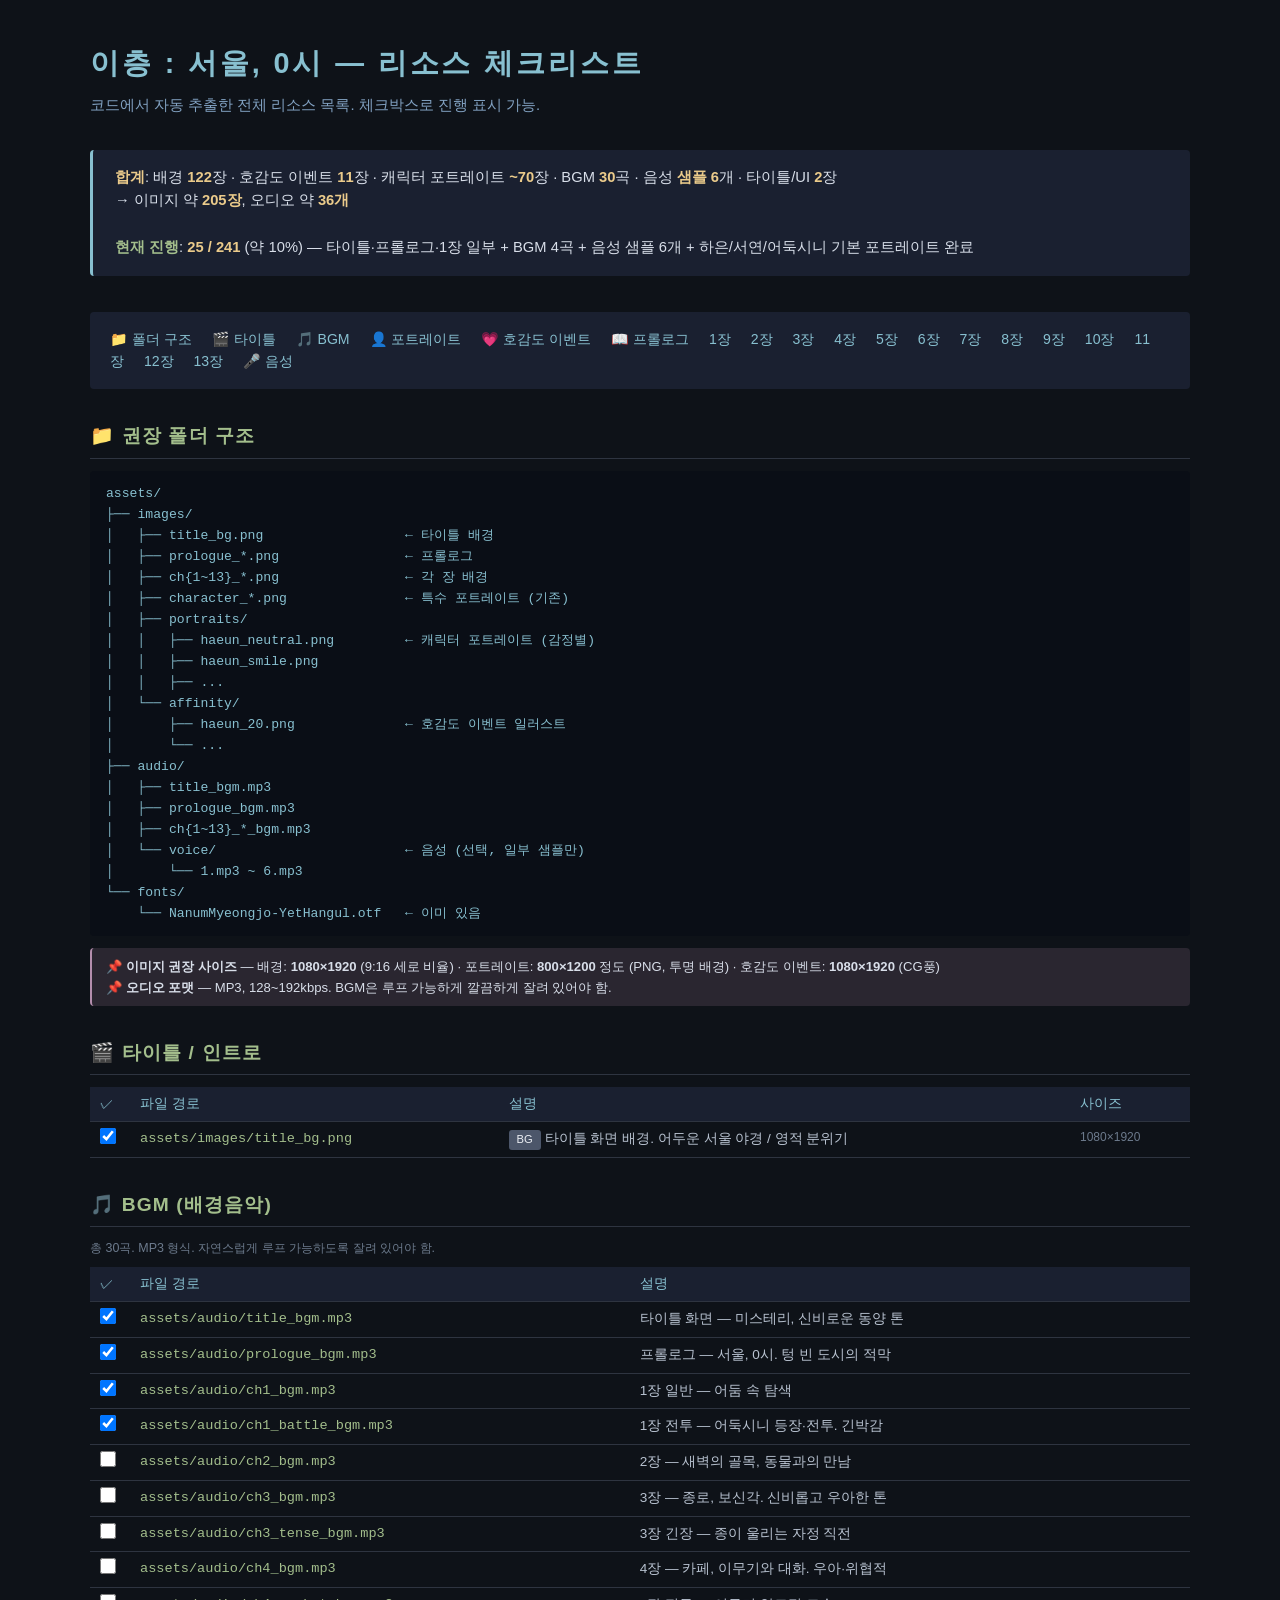
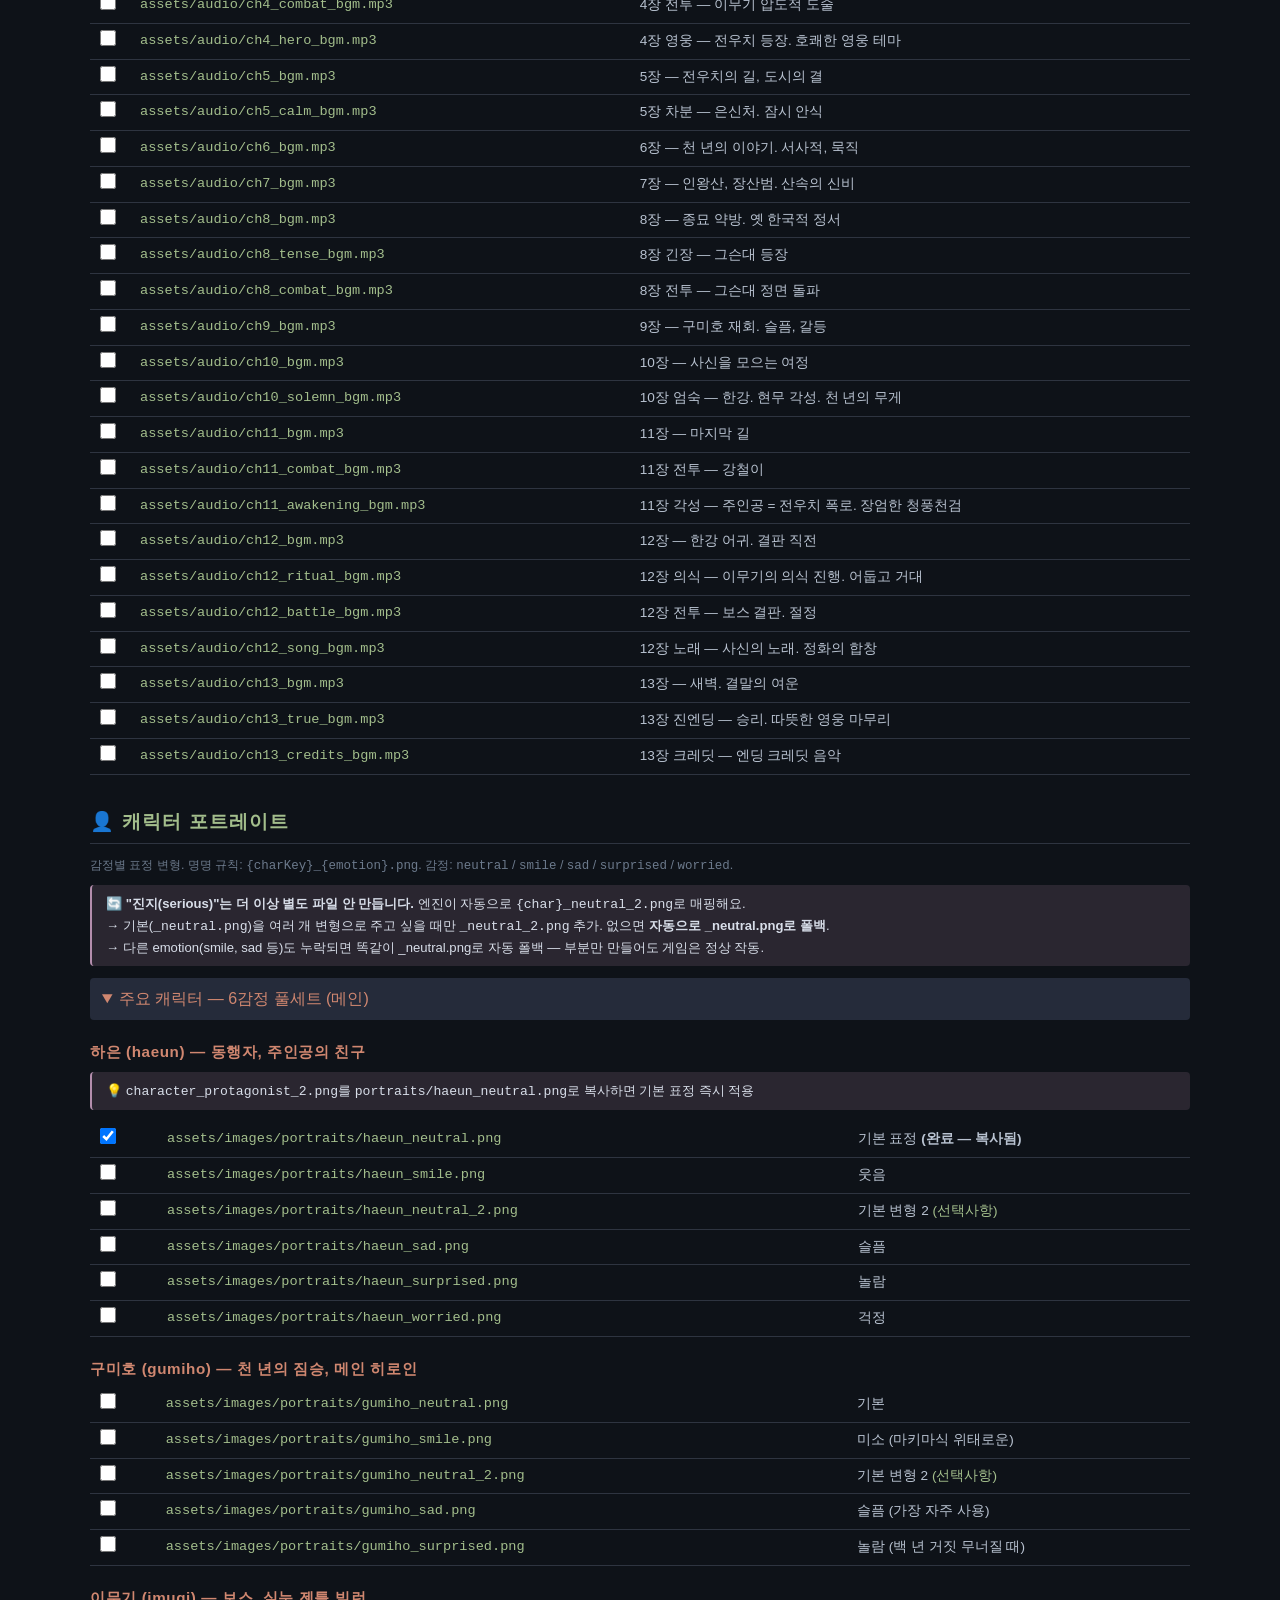
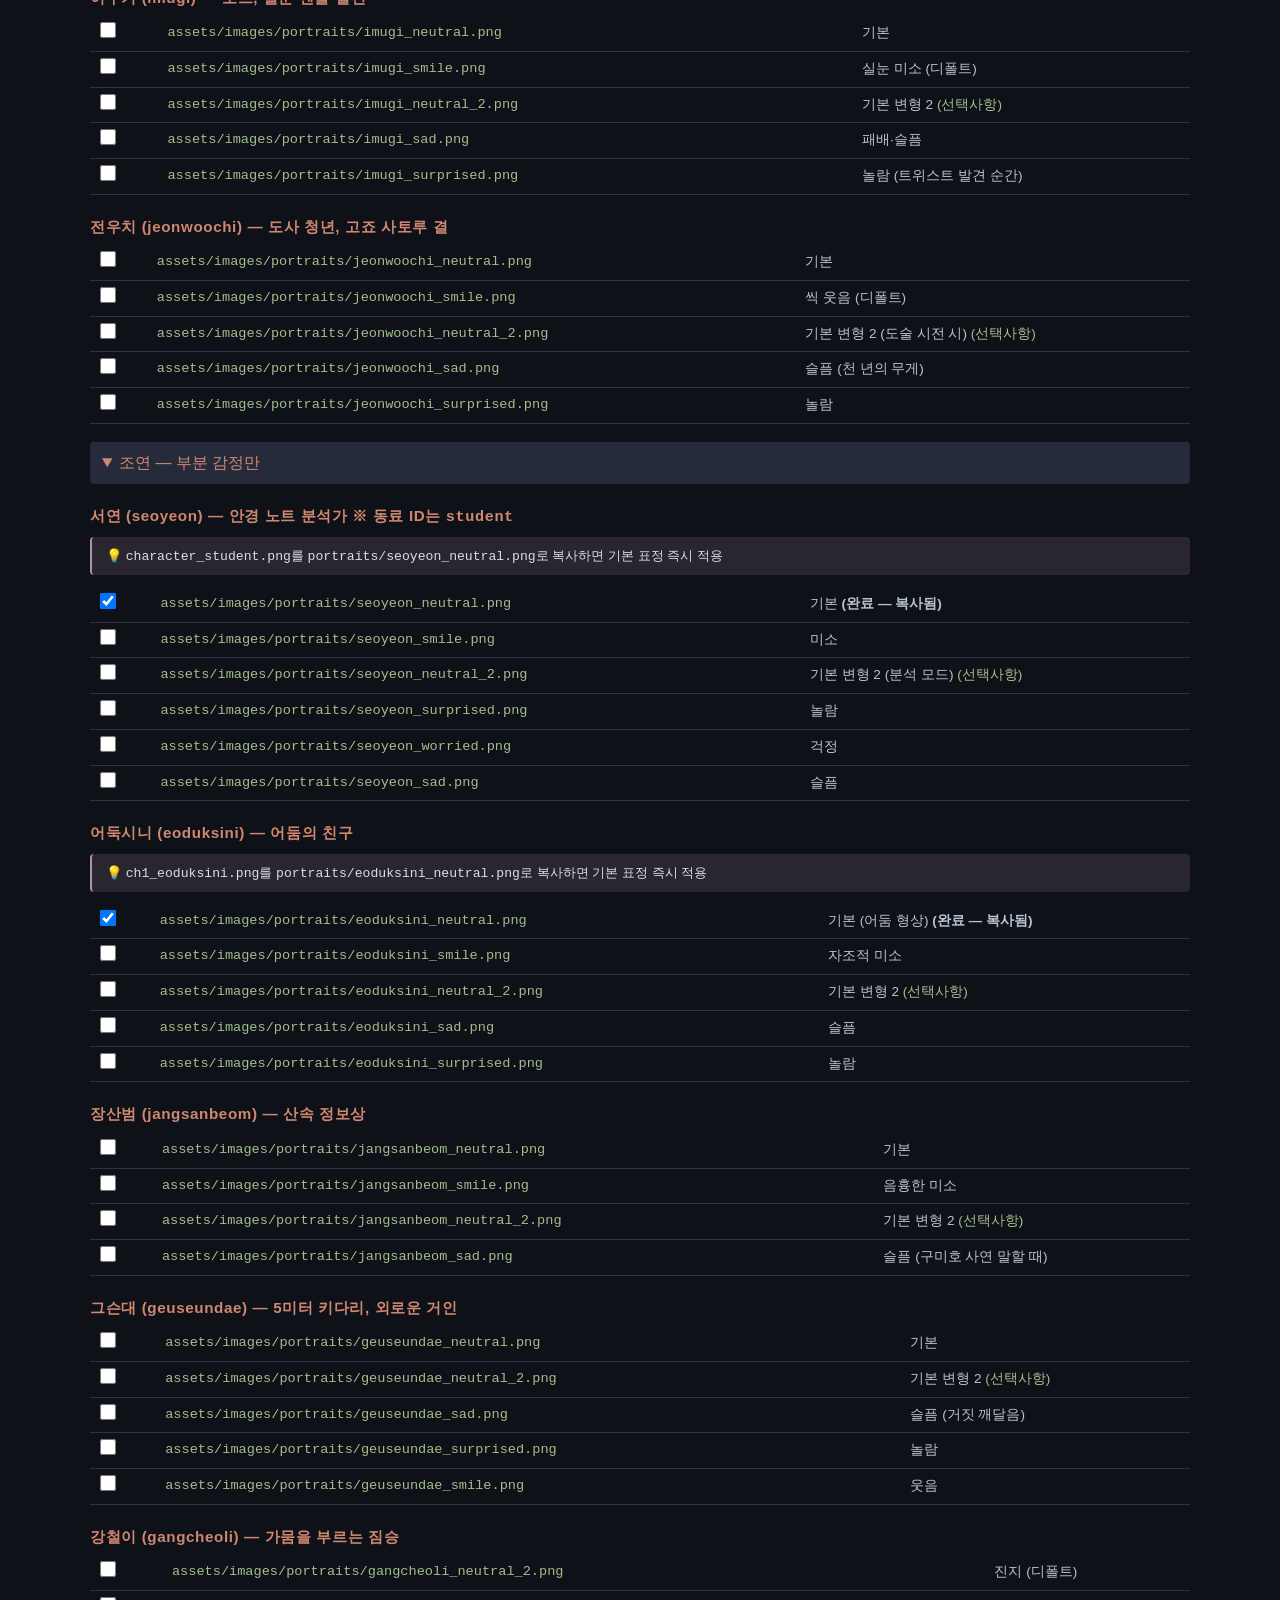
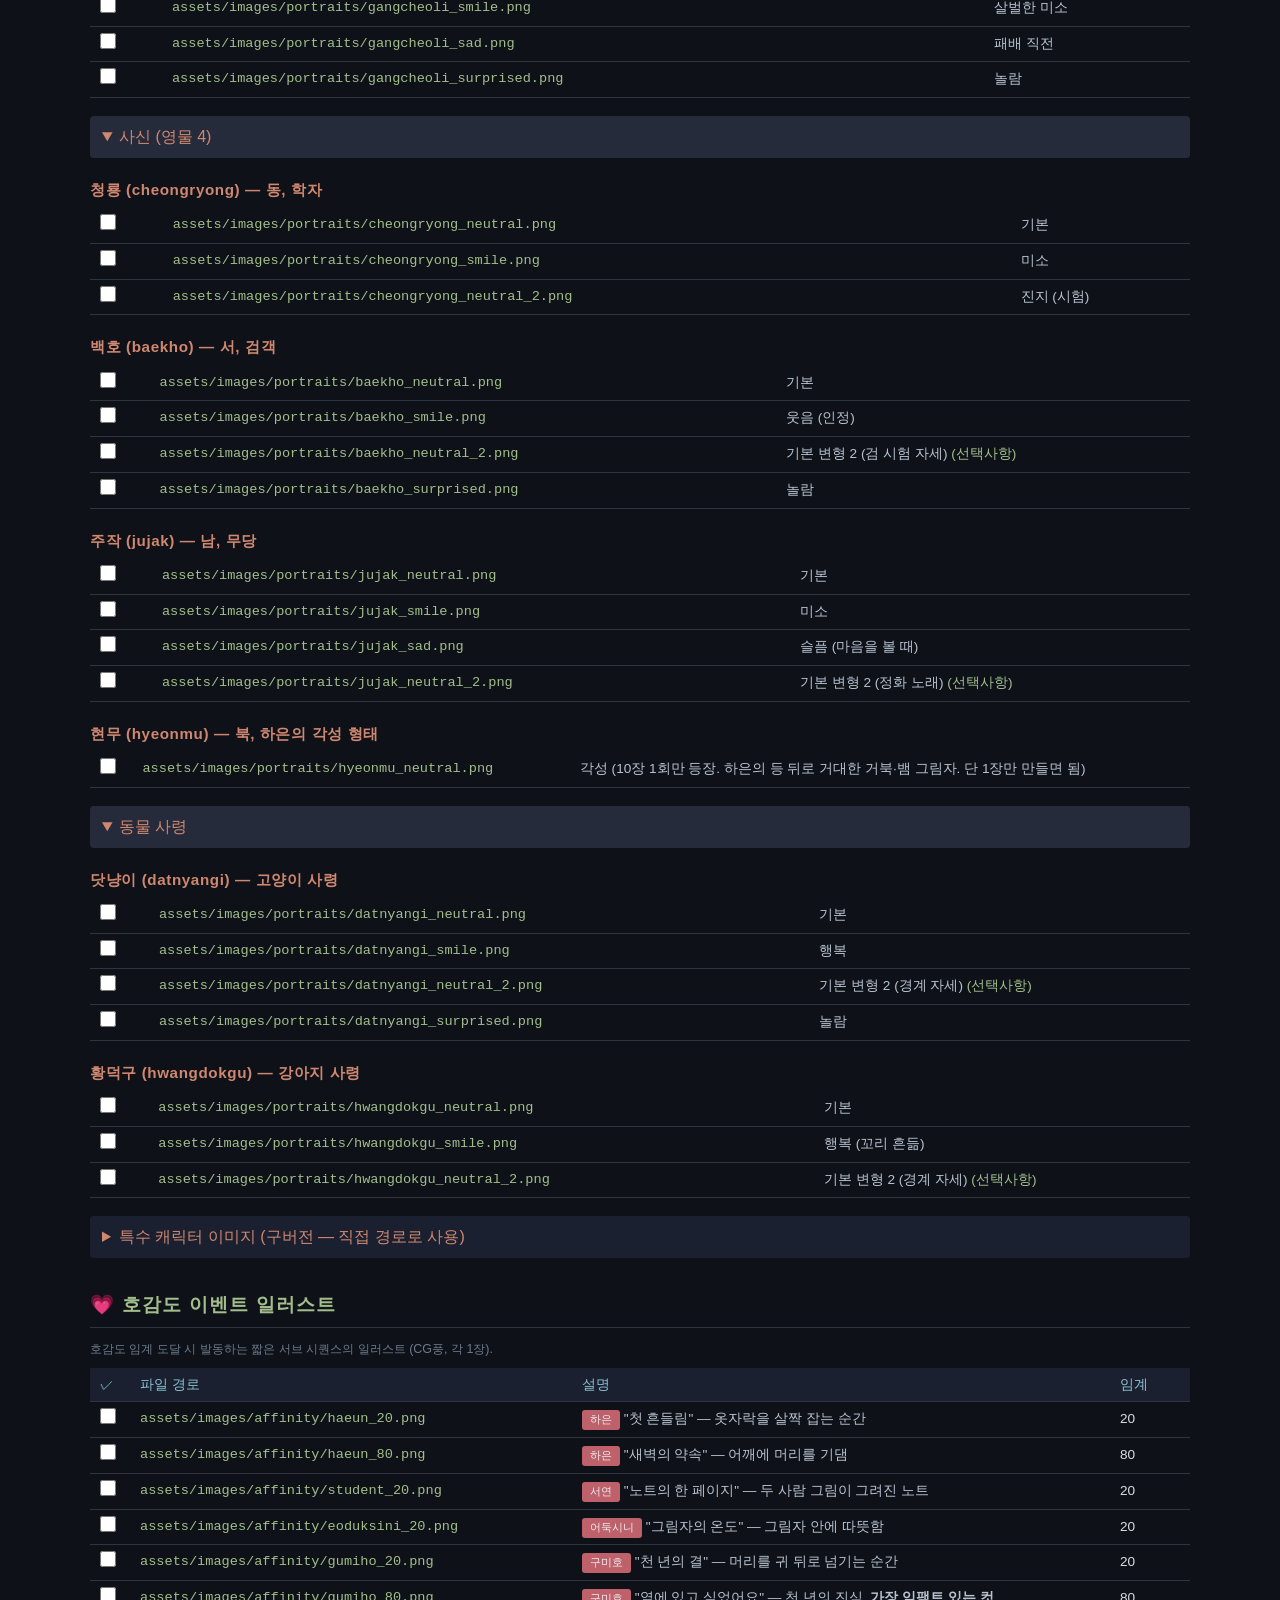
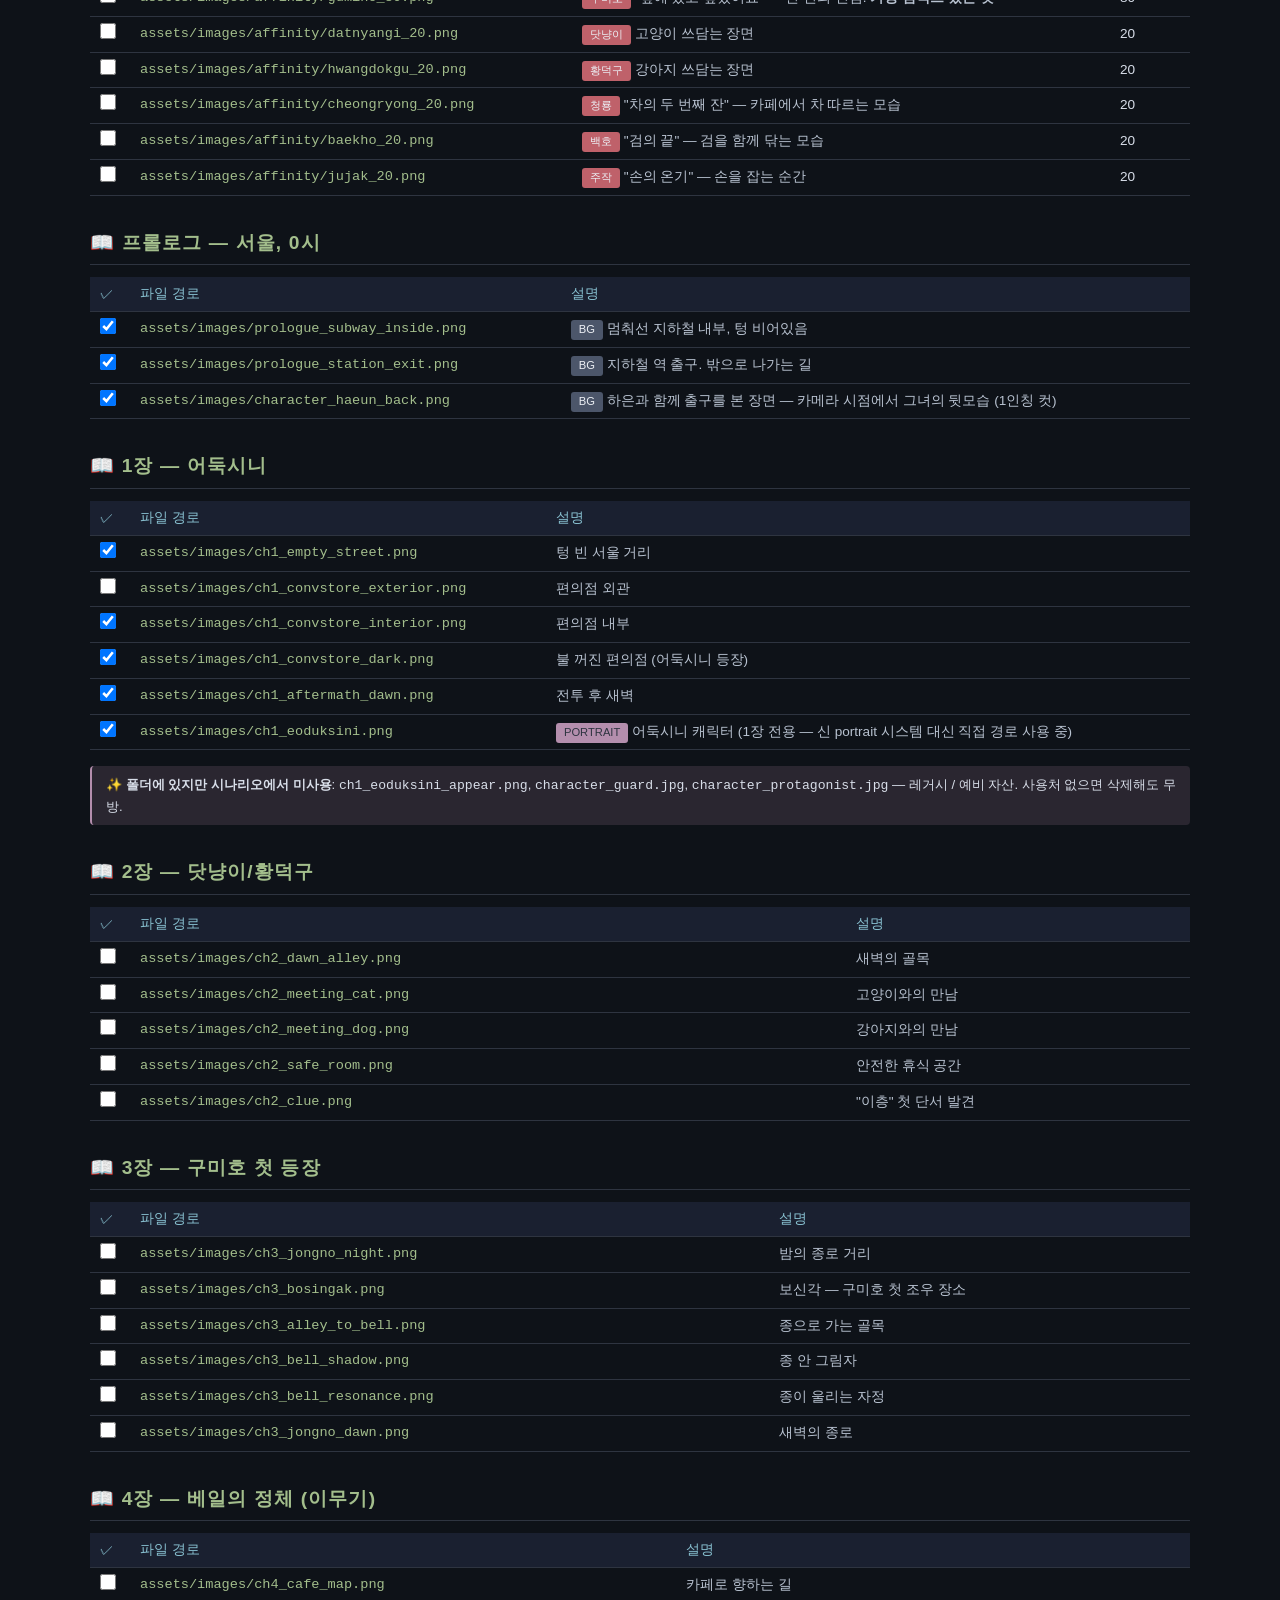
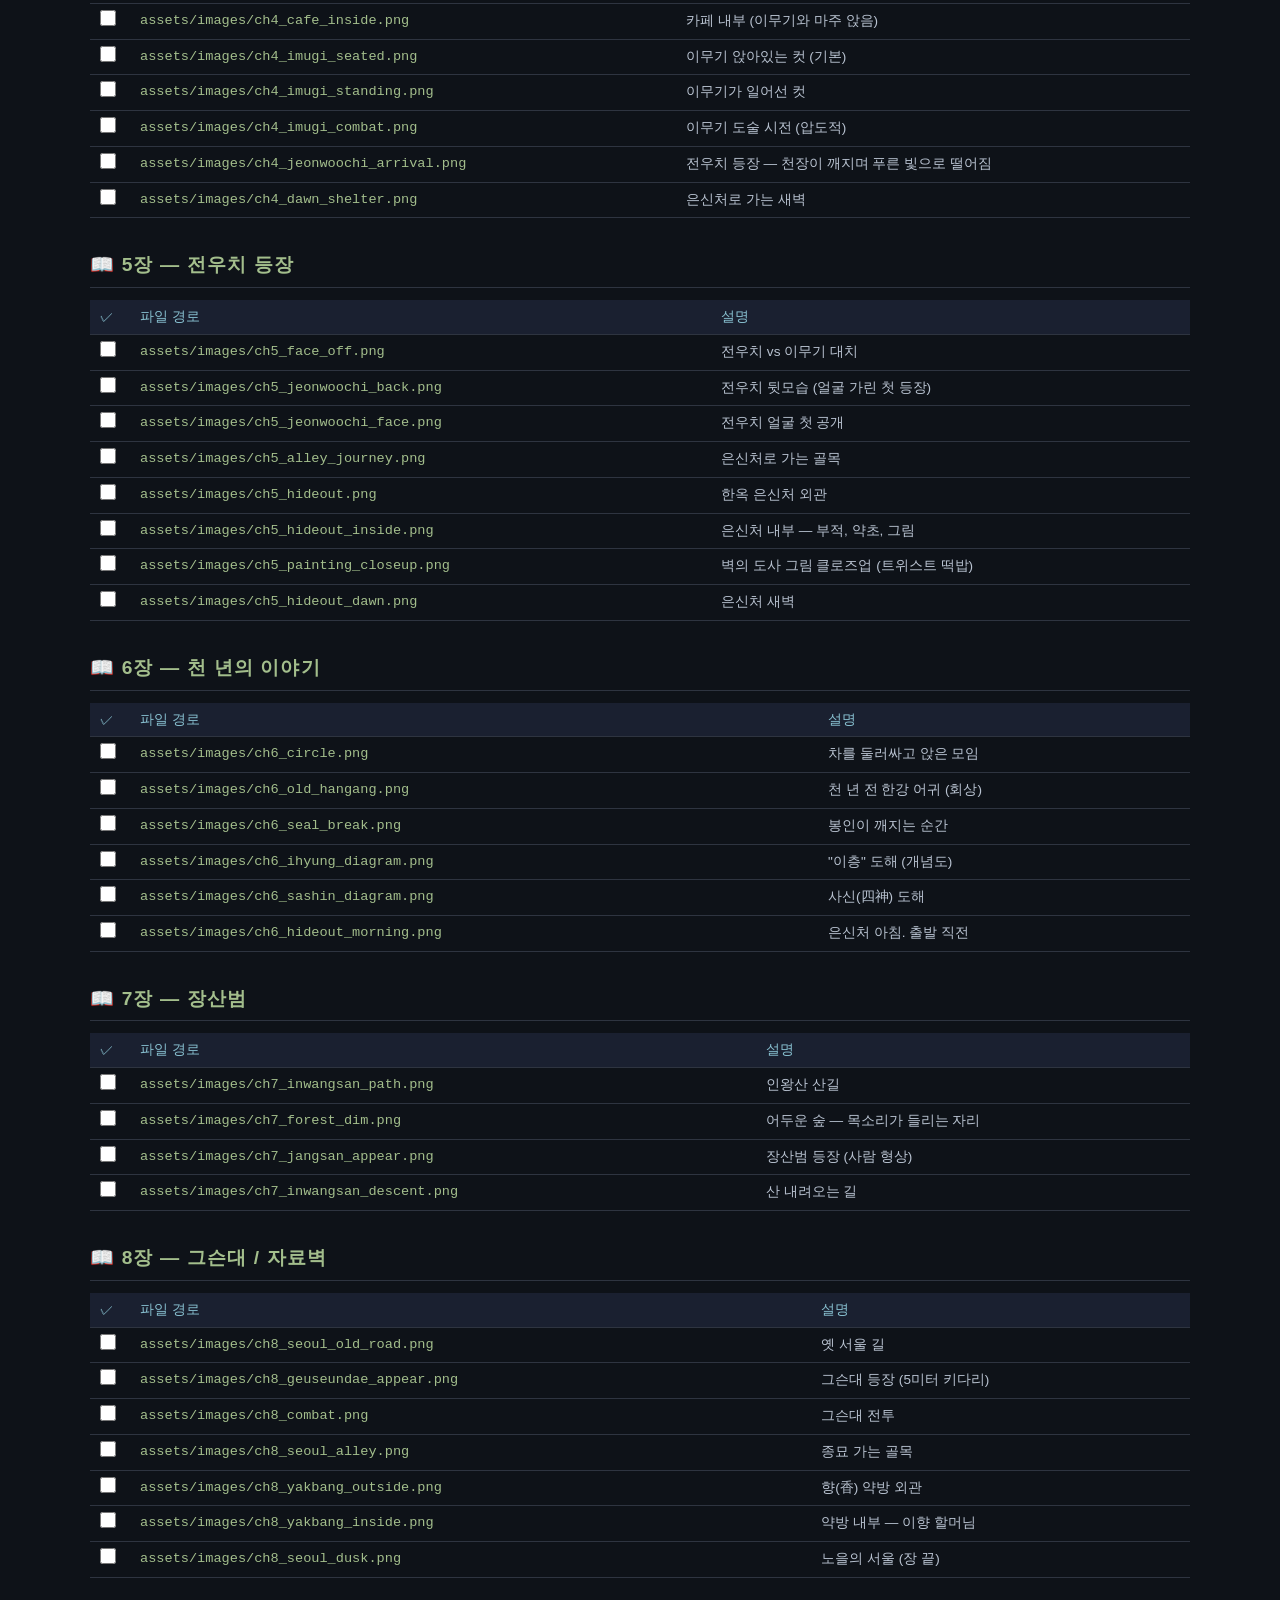
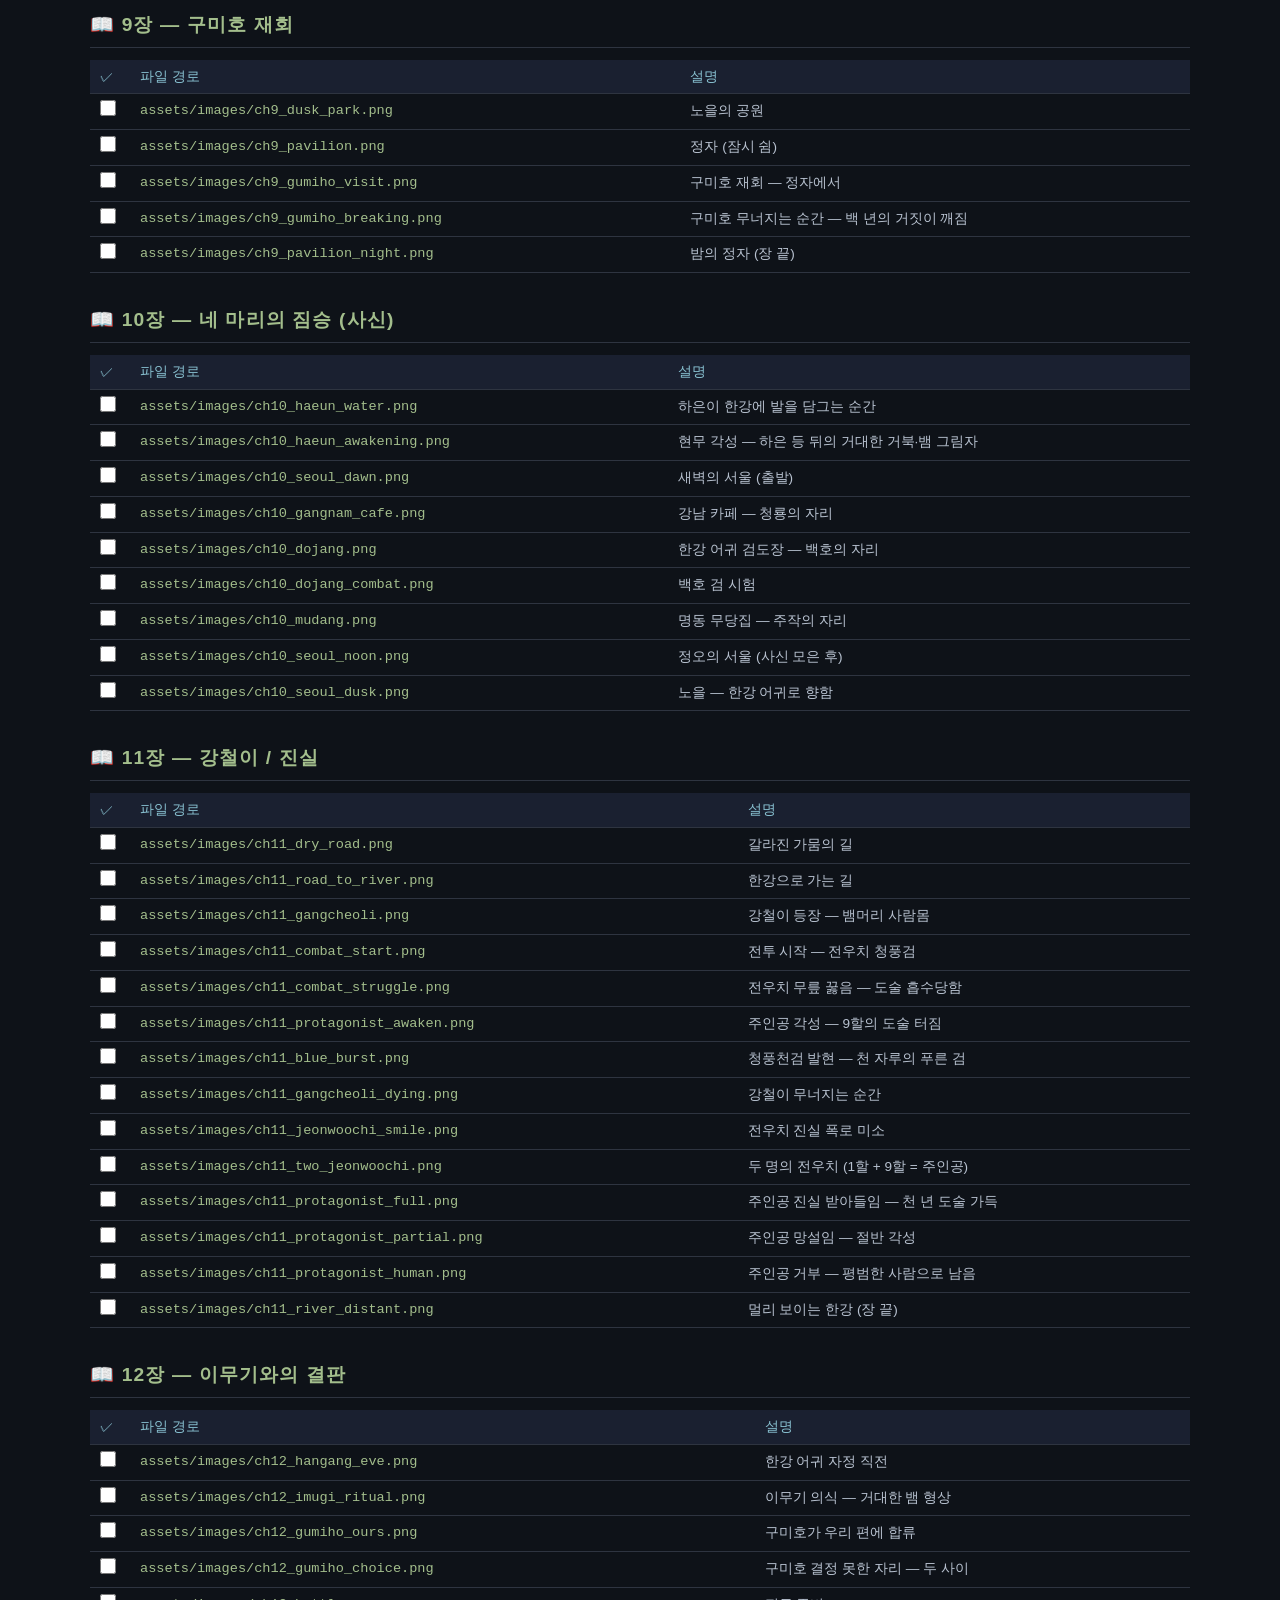
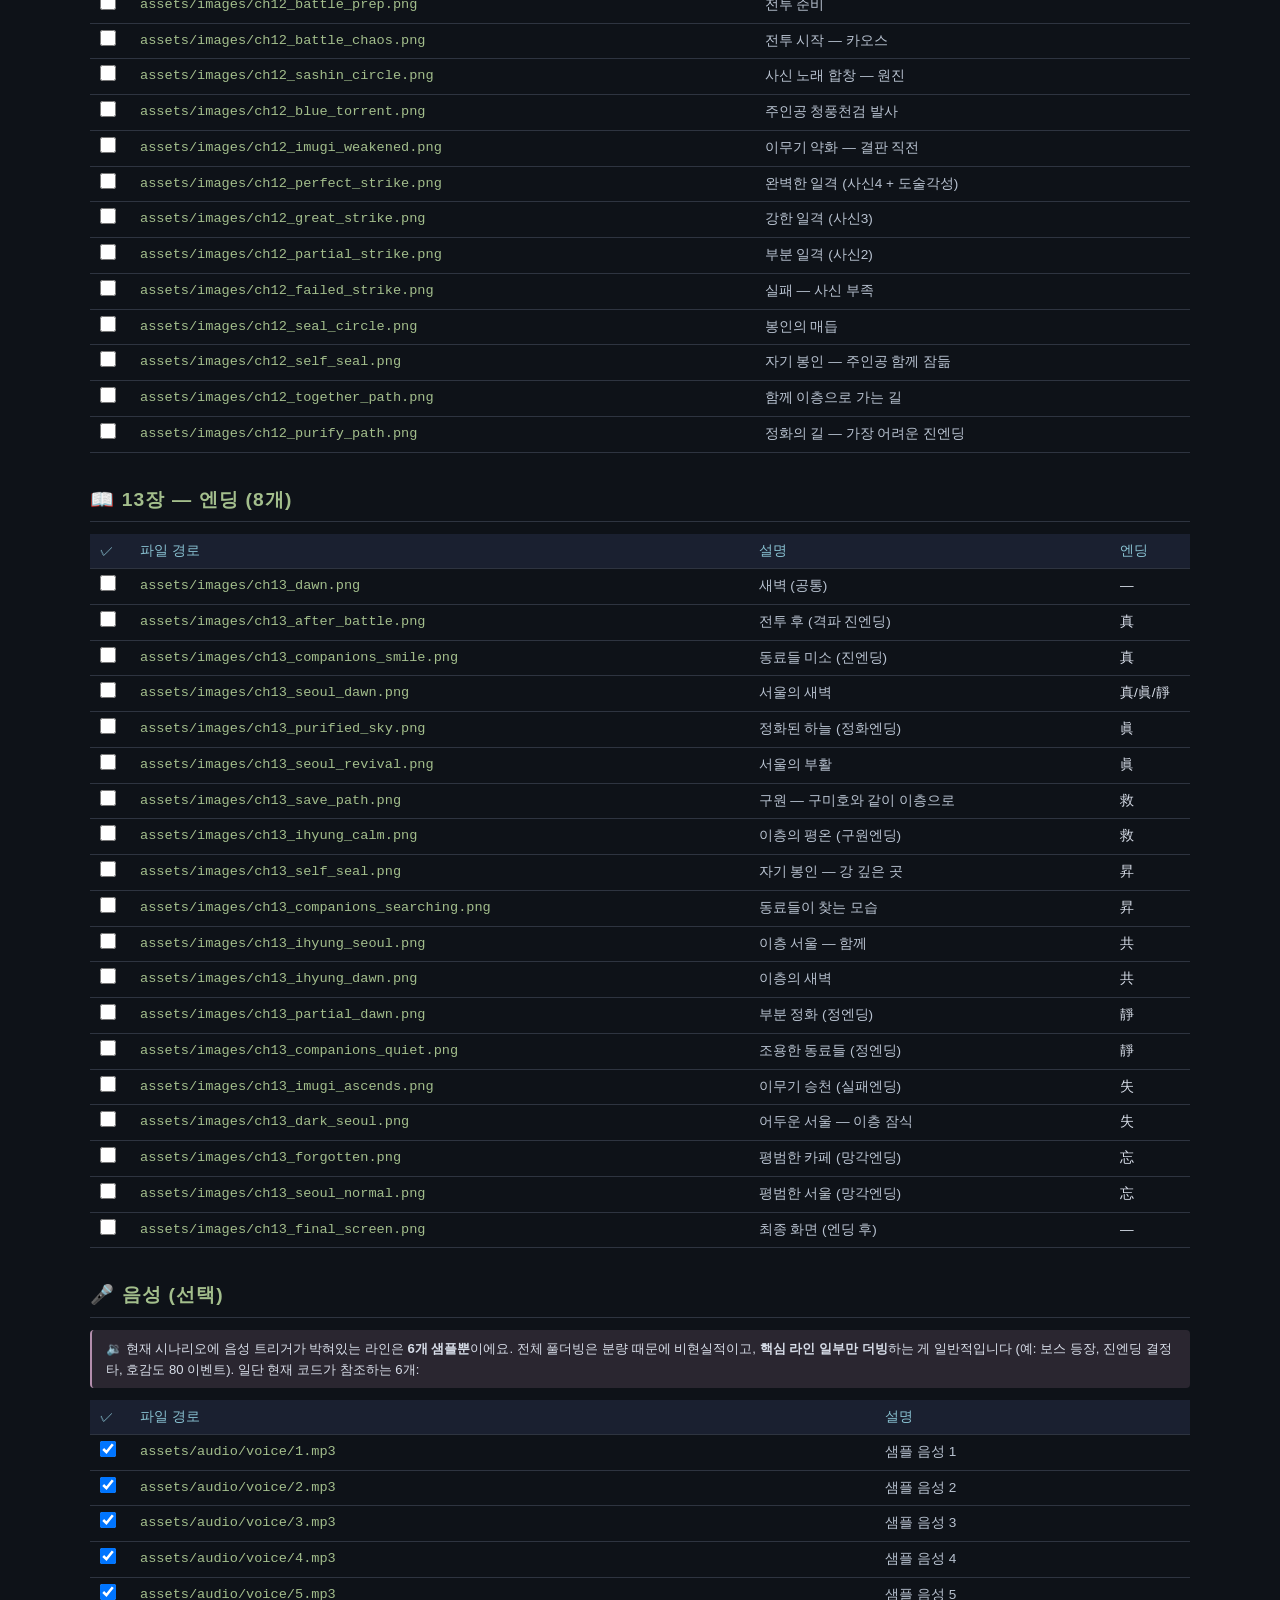
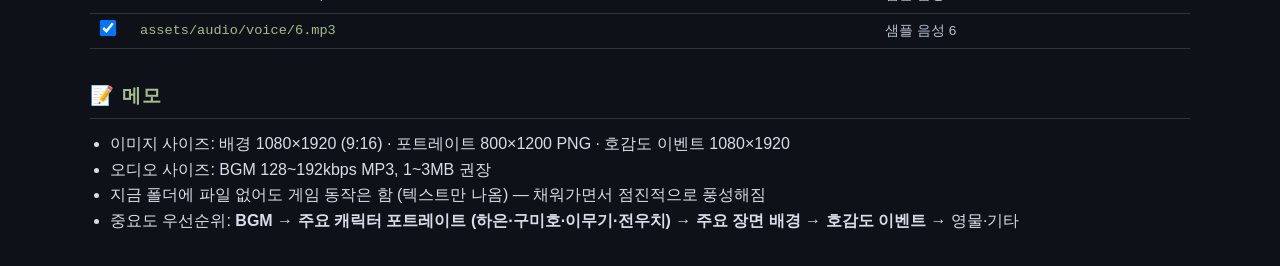
==== docs/resources.html @ 5bd47fe8 "세션 통합: 13장 시나리오 + 시스템 풀세트 + 리소스 1차 적용 ## 시나리오·서사 - 1~13장 + 프롤로그 풀버전. 8개 엔딩 라우팅 (眞·真·救·昇·共·靜·失·忘) - 캐" ====
<!DOCTYPE html>
<html lang="ko">
<head>
<meta charset="UTF-8">
<title>이층 : 서울, 0시 — 리소스 체크리스트</title>
<style>
* { box-sizing: border-box; margin: 0; padding: 0; }
body {
    font-family: -apple-system, "Apple SD Gothic Neo", "Malgun Gothic", sans-serif;
    background: #0e1218; color: #d8dee9;
    padding: 40px 20px; line-height: 1.6;
}
.wrapper { max-width: 1100px; margin: 0 auto; }
h1 { font-size: 1.8rem; color: #88c0d0; letter-spacing: 0.1em; margin-bottom: 8px; }
.lead { color: #81a1c1; font-size: 0.92rem; margin-bottom: 32px; }
.summary {
    background: #1a2030; border-left: 3px solid #88c0d0;
    padding: 16px 22px; margin-bottom: 36px; border-radius: 4px;
    font-size: 0.92rem;
}
.summary strong { color: #ebcb8b; }
h2 {
    font-size: 1.2rem; color: #a3be8c; margin: 32px 0 12px;
    padding-bottom: 6px; border-bottom: 1px solid #2e3440;
    letter-spacing: 0.06em;
}
h3 {
    font-size: 0.95rem; color: #d08770; margin: 20px 0 6px;
    letter-spacing: 0.04em;
}
.note {
    background: #2a2630; padding: 8px 14px; border-radius: 4px;
    font-size: 0.82rem; color: #d8dee9; margin: 8px 0 12px;
    border-left: 2px solid #b48ead;
}
table { width: 100%; border-collapse: collapse; margin-bottom: 16px; }
th, td {
    padding: 6px 10px; text-align: left; border-bottom: 1px solid #2e3440;
    font-size: 0.85rem; vertical-align: top;
}
th { background: #1a2030; color: #88c0d0; font-weight: 500; }
td.path { font-family: "SF Mono", Consolas, monospace; color: #a3be8c; word-break: break-all; }
td.desc { color: #b8c2d0; }
input[type=checkbox] { width: 16px; height: 16px; cursor: pointer; }
.tag {
    display: inline-block; padding: 1px 8px; border-radius: 3px;
    font-size: 0.7rem; margin-right: 4px;
}
.tag-bg { background: #4c566a; color: #eceff4; }
.tag-bgm { background: #5e81ac; color: #eceff4; }
.tag-portrait { background: #b48ead; color: #2e3440; }
.tag-affinity { background: #bf616a; color: #eceff4; }
.tag-voice { background: #d08770; color: #2e3440; }
.tag-misc { background: #ebcb8b; color: #2e3440; }
.dimensions { color: #6c7a8c; font-size: 0.75rem; }
.cat-summary {
    color: #6c7a8c; font-size: 0.78rem; margin: 4px 0 8px;
}
details { margin-bottom: 18px; }
details summary {
    cursor: pointer; padding: 8px 12px; background: #1a2030;
    border-radius: 4px; font-weight: 500; color: #d08770;
}
details[open] summary { background: #252b3a; }
.folder {
    font-family: "SF Mono", Consolas, monospace;
    background: #0a0e16; padding: 12px 16px; border-radius: 4px;
    color: #88c0d0; font-size: 0.82rem; white-space: pre;
    margin: 12px 0;
}
.toc {
    background: #1a2030; padding: 16px 20px; border-radius: 4px;
    margin-bottom: 32px; font-size: 0.88rem;
}
.toc a { color: #88c0d0; text-decoration: none; margin-right: 16px; }
.toc a:hover { text-decoration: underline; }
@media print {
    body { background: white; color: black; }
    .summary, .note, th, details summary { background: #f0f0f0; color: black; }
    td.path { color: #006600; }
}
</style>
</head>
<body>
<div class="wrapper">

<h1>이층 : 서울, 0시 — 리소스 체크리스트</h1>
<p class="lead">코드에서 자동 추출한 전체 리소스 목록. 체크박스로 진행 표시 가능.</p>

<div class="summary">
<strong>합계</strong>:
배경 <strong>122</strong>장 · 호감도 이벤트 <strong>11</strong>장 · 캐릭터 포트레이트 <strong>~70</strong>장 ·
BGM <strong>30</strong>곡 · 음성 <strong>샘플 6</strong>개 · 타이틀/UI <strong>2</strong>장
<br>→ 이미지 약 <strong>205장</strong>, 오디오 약 <strong>36개</strong>
<br><br>
<strong style="color:#a3be8c;">현재 진행</strong>: <strong>25 / 241</strong> (약 10%) — 타이틀·프롤로그·1장 일부 + BGM 4곡 + 음성 샘플 6개 + 하은/서연/어둑시니 기본 포트레이트 완료
</div>

<div class="toc">
<a href="#folders">📁 폴더 구조</a>
<a href="#title">🎬 타이틀</a>
<a href="#bgm">🎵 BGM</a>
<a href="#portraits">👤 포트레이트</a>
<a href="#affinity">💗 호감도 이벤트</a>
<a href="#prologue">📖 프롤로그</a>
<a href="#ch1">1장</a>
<a href="#ch2">2장</a>
<a href="#ch3">3장</a>
<a href="#ch4">4장</a>
<a href="#ch5">5장</a>
<a href="#ch6">6장</a>
<a href="#ch7">7장</a>
<a href="#ch8">8장</a>
<a href="#ch9">9장</a>
<a href="#ch10">10장</a>
<a href="#ch11">11장</a>
<a href="#ch12">12장</a>
<a href="#ch13">13장</a>
<a href="#voice">🎤 음성</a>
</div>

<h2 id="folders">📁 권장 폴더 구조</h2>
<div class="folder">assets/
├── images/
│   ├── title_bg.png                  ← 타이틀 배경
│   ├── prologue_*.png                ← 프롤로그
│   ├── ch{1~13}_*.png                ← 각 장 배경
│   ├── character_*.png               ← 특수 포트레이트 (기존)
│   ├── portraits/
│   │   ├── haeun_neutral.png         ← 캐릭터 포트레이트 (감정별)
│   │   ├── haeun_smile.png
│   │   ├── ...
│   └── affinity/
│       ├── haeun_20.png              ← 호감도 이벤트 일러스트
│       └── ...
├── audio/
│   ├── title_bgm.mp3
│   ├── prologue_bgm.mp3
│   ├── ch{1~13}_*_bgm.mp3
│   └── voice/                        ← 음성 (선택, 일부 샘플만)
│       └── 1.mp3 ~ 6.mp3
└── fonts/
    └── NanumMyeongjo-YetHangul.otf   ← 이미 있음</div>

<div class="note">
📌 <strong>이미지 권장 사이즈</strong> — 배경: <strong>1080×1920</strong> (9:16 세로 비율) ·
포트레이트: <strong>800×1200</strong> 정도 (PNG, 투명 배경) ·
호감도 이벤트: <strong>1080×1920</strong> (CG풍)
<br>📌 <strong>오디오 포맷</strong> — MP3, 128~192kbps. BGM은 루프 가능하게 깔끔하게 잘려 있어야 함.
</div>

<!-- ============================================
     타이틀 / 인트로
     ============================================ -->
<h2 id="title">🎬 타이틀 / 인트로</h2>
<table>
<thead><tr><th width="40">✓</th><th>파일 경로</th><th>설명</th><th width="120">사이즈</th></tr></thead>
<tbody>
<tr><td><input type="checkbox" checked></td><td class="path">assets/images/title_bg.png</td><td class="desc"><span class="tag tag-bg">BG</span>타이틀 화면 배경. 어두운 서울 야경 / 영적 분위기</td><td class="dimensions">1080×1920</td></tr>
</tbody>
</table>

<!-- ============================================
     BGM
     ============================================ -->
<h2 id="bgm">🎵 BGM (배경음악)</h2>
<p class="cat-summary">총 30곡. MP3 형식. 자연스럽게 루프 가능하도록 잘려 있어야 함.</p>
<table>
<thead><tr><th width="40">✓</th><th>파일 경로</th><th>설명</th></tr></thead>
<tbody>
<tr><td><input type="checkbox" checked></td><td class="path">assets/audio/title_bgm.mp3</td><td class="desc">타이틀 화면 — 미스테리, 신비로운 동양 톤</td></tr>
<tr><td><input type="checkbox" checked></td><td class="path">assets/audio/prologue_bgm.mp3</td><td class="desc">프롤로그 — 서울, 0시. 텅 빈 도시의 적막</td></tr>
<tr><td><input type="checkbox" checked></td><td class="path">assets/audio/ch1_bgm.mp3</td><td class="desc">1장 일반 — 어둠 속 탐색</td></tr>
<tr><td><input type="checkbox" checked></td><td class="path">assets/audio/ch1_battle_bgm.mp3</td><td class="desc">1장 전투 — 어둑시니 등장·전투. 긴박감</td></tr>
<tr><td><input type="checkbox"></td><td class="path">assets/audio/ch2_bgm.mp3</td><td class="desc">2장 — 새벽의 골목, 동물과의 만남</td></tr>
<tr><td><input type="checkbox"></td><td class="path">assets/audio/ch3_bgm.mp3</td><td class="desc">3장 — 종로, 보신각. 신비롭고 우아한 톤</td></tr>
<tr><td><input type="checkbox"></td><td class="path">assets/audio/ch3_tense_bgm.mp3</td><td class="desc">3장 긴장 — 종이 울리는 자정 직전</td></tr>
<tr><td><input type="checkbox"></td><td class="path">assets/audio/ch4_bgm.mp3</td><td class="desc">4장 — 카페, 이무기와 대화. 우아·위협적</td></tr>
<tr><td><input type="checkbox"></td><td class="path">assets/audio/ch4_combat_bgm.mp3</td><td class="desc">4장 전투 — 이무기 압도적 도술</td></tr>
<tr><td><input type="checkbox"></td><td class="path">assets/audio/ch4_hero_bgm.mp3</td><td class="desc">4장 영웅 — 전우치 등장. 호쾌한 영웅 테마</td></tr>
<tr><td><input type="checkbox"></td><td class="path">assets/audio/ch5_bgm.mp3</td><td class="desc">5장 — 전우치의 길, 도시의 결</td></tr>
<tr><td><input type="checkbox"></td><td class="path">assets/audio/ch5_calm_bgm.mp3</td><td class="desc">5장 차분 — 은신처. 잠시 안식</td></tr>
<tr><td><input type="checkbox"></td><td class="path">assets/audio/ch6_bgm.mp3</td><td class="desc">6장 — 천 년의 이야기. 서사적, 묵직</td></tr>
<tr><td><input type="checkbox"></td><td class="path">assets/audio/ch7_bgm.mp3</td><td class="desc">7장 — 인왕산, 장산범. 산속의 신비</td></tr>
<tr><td><input type="checkbox"></td><td class="path">assets/audio/ch8_bgm.mp3</td><td class="desc">8장 — 종묘 약방. 옛 한국적 정서</td></tr>
<tr><td><input type="checkbox"></td><td class="path">assets/audio/ch8_tense_bgm.mp3</td><td class="desc">8장 긴장 — 그슨대 등장</td></tr>
<tr><td><input type="checkbox"></td><td class="path">assets/audio/ch8_combat_bgm.mp3</td><td class="desc">8장 전투 — 그슨대 정면 돌파</td></tr>
<tr><td><input type="checkbox"></td><td class="path">assets/audio/ch9_bgm.mp3</td><td class="desc">9장 — 구미호 재회. 슬픔, 갈등</td></tr>
<tr><td><input type="checkbox"></td><td class="path">assets/audio/ch10_bgm.mp3</td><td class="desc">10장 — 사신을 모으는 여정</td></tr>
<tr><td><input type="checkbox"></td><td class="path">assets/audio/ch10_solemn_bgm.mp3</td><td class="desc">10장 엄숙 — 한강. 현무 각성. 천 년의 무게</td></tr>
<tr><td><input type="checkbox"></td><td class="path">assets/audio/ch11_bgm.mp3</td><td class="desc">11장 — 마지막 길</td></tr>
<tr><td><input type="checkbox"></td><td class="path">assets/audio/ch11_combat_bgm.mp3</td><td class="desc">11장 전투 — 강철이</td></tr>
<tr><td><input type="checkbox"></td><td class="path">assets/audio/ch11_awakening_bgm.mp3</td><td class="desc">11장 각성 — 주인공 = 전우치 폭로. 장엄한 청풍천검</td></tr>
<tr><td><input type="checkbox"></td><td class="path">assets/audio/ch12_bgm.mp3</td><td class="desc">12장 — 한강 어귀. 결판 직전</td></tr>
<tr><td><input type="checkbox"></td><td class="path">assets/audio/ch12_ritual_bgm.mp3</td><td class="desc">12장 의식 — 이무기의 의식 진행. 어둡고 거대</td></tr>
<tr><td><input type="checkbox"></td><td class="path">assets/audio/ch12_battle_bgm.mp3</td><td class="desc">12장 전투 — 보스 결판. 절정</td></tr>
<tr><td><input type="checkbox"></td><td class="path">assets/audio/ch12_song_bgm.mp3</td><td class="desc">12장 노래 — 사신의 노래. 정화의 합창</td></tr>
<tr><td><input type="checkbox"></td><td class="path">assets/audio/ch13_bgm.mp3</td><td class="desc">13장 — 새벽. 결말의 여운</td></tr>
<tr><td><input type="checkbox"></td><td class="path">assets/audio/ch13_true_bgm.mp3</td><td class="desc">13장 진엔딩 — 승리. 따뜻한 영웅 마무리</td></tr>
<tr><td><input type="checkbox"></td><td class="path">assets/audio/ch13_credits_bgm.mp3</td><td class="desc">13장 크레딧 — 엔딩 크레딧 음악</td></tr>
</tbody>
</table>

<!-- ============================================
     포트레이트
     ============================================ -->
<h2 id="portraits">👤 캐릭터 포트레이트</h2>
<p class="cat-summary">감정별 표정 변형. 명명 규칙: <code>{charKey}_{emotion}.png</code>. 감정: <code>neutral</code> / <code>smile</code> / <code>sad</code> / <code>surprised</code> / <code>worried</code>.</p>
<div class="note">
🔄 <strong>"진지(serious)"는 더 이상 별도 파일 안 만듭니다.</strong> 엔진이 자동으로 <code>{char}_neutral_2.png</code>로 매핑해요.
<br>→ 기본(<code>_neutral.png</code>)을 여러 개 변형으로 주고 싶을 때만 <code>_neutral_2.png</code> 추가. 없으면 <strong>자동으로 _neutral.png로 폴백</strong>.
<br>→ 다른 emotion(smile, sad 등)도 누락되면 똑같이 _neutral.png로 자동 폴백 — 부분만 만들어도 게임은 정상 작동.
</div>

<details open>
<summary>주요 캐릭터 — 6감정 풀세트 (메인)</summary>
<h3>하은 (haeun) — 동행자, 주인공의 친구</h3>
<div class="note">💡 <code>character_protagonist_2.png</code>를 <code>portraits/haeun_neutral.png</code>로 복사하면 기본 표정 즉시 적용</div>
<table><tbody>
<tr><td><input type="checkbox" checked></td><td class="path">assets/images/portraits/haeun_neutral.png</td><td class="desc">기본 표정 <strong>(완료 — 복사됨)</strong></td></tr>
<tr><td><input type="checkbox"></td><td class="path">assets/images/portraits/haeun_smile.png</td><td class="desc">웃음</td></tr>
<tr><td><input type="checkbox"></td><td class="path">assets/images/portraits/haeun_neutral_2.png</td><td class="desc">기본 변형 2 <span style="color:#a3be8c;">(선택사항)</span></td></tr>
<tr><td><input type="checkbox"></td><td class="path">assets/images/portraits/haeun_sad.png</td><td class="desc">슬픔</td></tr>
<tr><td><input type="checkbox"></td><td class="path">assets/images/portraits/haeun_surprised.png</td><td class="desc">놀람</td></tr>
<tr><td><input type="checkbox"></td><td class="path">assets/images/portraits/haeun_worried.png</td><td class="desc">걱정</td></tr>
</tbody></table>

<h3>구미호 (gumiho) — 천 년의 짐승, 메인 히로인</h3>
<table><tbody>
<tr><td><input type="checkbox"></td><td class="path">assets/images/portraits/gumiho_neutral.png</td><td class="desc">기본</td></tr>
<tr><td><input type="checkbox"></td><td class="path">assets/images/portraits/gumiho_smile.png</td><td class="desc">미소 (마키마식 위태로운)</td></tr>
<tr><td><input type="checkbox"></td><td class="path">assets/images/portraits/gumiho_neutral_2.png</td><td class="desc">기본 변형 2 <span style="color:#a3be8c;">(선택사항)</span></td></tr>
<tr><td><input type="checkbox"></td><td class="path">assets/images/portraits/gumiho_sad.png</td><td class="desc">슬픔 (가장 자주 사용)</td></tr>
<tr><td><input type="checkbox"></td><td class="path">assets/images/portraits/gumiho_surprised.png</td><td class="desc">놀람 (백 년 거짓 무너질 때)</td></tr>
</tbody></table>

<h3>이무기 (imugi) — 보스, 실눈 젠틀 빌런</h3>
<table><tbody>
<tr><td><input type="checkbox"></td><td class="path">assets/images/portraits/imugi_neutral.png</td><td class="desc">기본</td></tr>
<tr><td><input type="checkbox"></td><td class="path">assets/images/portraits/imugi_smile.png</td><td class="desc">실눈 미소 (디폴트)</td></tr>
<tr><td><input type="checkbox"></td><td class="path">assets/images/portraits/imugi_neutral_2.png</td><td class="desc">기본 변형 2 <span style="color:#a3be8c;">(선택사항)</span></td></tr>
<tr><td><input type="checkbox"></td><td class="path">assets/images/portraits/imugi_sad.png</td><td class="desc">패배·슬픔</td></tr>
<tr><td><input type="checkbox"></td><td class="path">assets/images/portraits/imugi_surprised.png</td><td class="desc">놀람 (트위스트 발견 순간)</td></tr>
</tbody></table>

<h3>전우치 (jeonwoochi) — 도사 청년, 고죠 사토루 결</h3>
<table><tbody>
<tr><td><input type="checkbox"></td><td class="path">assets/images/portraits/jeonwoochi_neutral.png</td><td class="desc">기본</td></tr>
<tr><td><input type="checkbox"></td><td class="path">assets/images/portraits/jeonwoochi_smile.png</td><td class="desc">씩 웃음 (디폴트)</td></tr>
<tr><td><input type="checkbox"></td><td class="path">assets/images/portraits/jeonwoochi_neutral_2.png</td><td class="desc">기본 변형 2 (도술 시전 시) <span style="color:#a3be8c;">(선택사항)</span></td></tr>
<tr><td><input type="checkbox"></td><td class="path">assets/images/portraits/jeonwoochi_sad.png</td><td class="desc">슬픔 (천 년의 무게)</td></tr>
<tr><td><input type="checkbox"></td><td class="path">assets/images/portraits/jeonwoochi_surprised.png</td><td class="desc">놀람</td></tr>
</tbody></table>
</details>

<details open>
<summary>조연 — 부분 감정만</summary>
<h3>서연 (seoyeon) — 안경 노트 분석가 ※ 동료 ID는 <code>student</code></h3>
<div class="note">💡 <code>character_student.png</code>를 <code>portraits/seoyeon_neutral.png</code>로 복사하면 기본 표정 즉시 적용</div>
<table><tbody>
<tr><td><input type="checkbox" checked></td><td class="path">assets/images/portraits/seoyeon_neutral.png</td><td class="desc">기본 <strong>(완료 — 복사됨)</strong></td></tr>
<tr><td><input type="checkbox"></td><td class="path">assets/images/portraits/seoyeon_smile.png</td><td class="desc">미소</td></tr>
<tr><td><input type="checkbox"></td><td class="path">assets/images/portraits/seoyeon_neutral_2.png</td><td class="desc">기본 변형 2 (분석 모드) <span style="color:#a3be8c;">(선택사항)</span></td></tr>
<tr><td><input type="checkbox"></td><td class="path">assets/images/portraits/seoyeon_surprised.png</td><td class="desc">놀람</td></tr>
<tr><td><input type="checkbox"></td><td class="path">assets/images/portraits/seoyeon_worried.png</td><td class="desc">걱정</td></tr>
<tr><td><input type="checkbox"></td><td class="path">assets/images/portraits/seoyeon_sad.png</td><td class="desc">슬픔</td></tr>
</tbody></table>

<h3>어둑시니 (eoduksini) — 어둠의 친구</h3>
<div class="note">💡 <code>ch1_eoduksini.png</code>를 <code>portraits/eoduksini_neutral.png</code>로 복사하면 기본 표정 즉시 적용</div>
<table><tbody>
<tr><td><input type="checkbox" checked></td><td class="path">assets/images/portraits/eoduksini_neutral.png</td><td class="desc">기본 (어둠 형상) <strong>(완료 — 복사됨)</strong></td></tr>
<tr><td><input type="checkbox"></td><td class="path">assets/images/portraits/eoduksini_smile.png</td><td class="desc">자조적 미소</td></tr>
<tr><td><input type="checkbox"></td><td class="path">assets/images/portraits/eoduksini_neutral_2.png</td><td class="desc">기본 변형 2 <span style="color:#a3be8c;">(선택사항)</span></td></tr>
<tr><td><input type="checkbox"></td><td class="path">assets/images/portraits/eoduksini_sad.png</td><td class="desc">슬픔</td></tr>
<tr><td><input type="checkbox"></td><td class="path">assets/images/portraits/eoduksini_surprised.png</td><td class="desc">놀람</td></tr>
</tbody></table>

<h3>장산범 (jangsanbeom) — 산속 정보상</h3>
<table><tbody>
<tr><td><input type="checkbox"></td><td class="path">assets/images/portraits/jangsanbeom_neutral.png</td><td class="desc">기본</td></tr>
<tr><td><input type="checkbox"></td><td class="path">assets/images/portraits/jangsanbeom_smile.png</td><td class="desc">음흉한 미소</td></tr>
<tr><td><input type="checkbox"></td><td class="path">assets/images/portraits/jangsanbeom_neutral_2.png</td><td class="desc">기본 변형 2 <span style="color:#a3be8c;">(선택사항)</span></td></tr>
<tr><td><input type="checkbox"></td><td class="path">assets/images/portraits/jangsanbeom_sad.png</td><td class="desc">슬픔 (구미호 사연 말할 때)</td></tr>
</tbody></table>

<h3>그슨대 (geuseundae) — 5미터 키다리, 외로운 거인</h3>
<table><tbody>
<tr><td><input type="checkbox"></td><td class="path">assets/images/portraits/geuseundae_neutral.png</td><td class="desc">기본</td></tr>
<tr><td><input type="checkbox"></td><td class="path">assets/images/portraits/geuseundae_neutral_2.png</td><td class="desc">기본 변형 2 <span style="color:#a3be8c;">(선택사항)</span></td></tr>
<tr><td><input type="checkbox"></td><td class="path">assets/images/portraits/geuseundae_sad.png</td><td class="desc">슬픔 (거짓 깨달음)</td></tr>
<tr><td><input type="checkbox"></td><td class="path">assets/images/portraits/geuseundae_surprised.png</td><td class="desc">놀람</td></tr>
<tr><td><input type="checkbox"></td><td class="path">assets/images/portraits/geuseundae_smile.png</td><td class="desc">웃음</td></tr>
</tbody></table>

<h3>강철이 (gangcheoli) — 가뭄을 부르는 짐승</h3>
<table><tbody>
<tr><td><input type="checkbox"></td><td class="path">assets/images/portraits/gangcheoli_neutral_2.png</td><td class="desc">진지 (디폴트)</td></tr>
<tr><td><input type="checkbox"></td><td class="path">assets/images/portraits/gangcheoli_smile.png</td><td class="desc">살벌한 미소</td></tr>
<tr><td><input type="checkbox"></td><td class="path">assets/images/portraits/gangcheoli_sad.png</td><td class="desc">패배 직전</td></tr>
<tr><td><input type="checkbox"></td><td class="path">assets/images/portraits/gangcheoli_surprised.png</td><td class="desc">놀람</td></tr>
</tbody></table>
</details>

<details open>
<summary>사신 (영물 4)</summary>
<h3>청룡 (cheongryong) — 동, 학자</h3>
<table><tbody>
<tr><td><input type="checkbox"></td><td class="path">assets/images/portraits/cheongryong_neutral.png</td><td class="desc">기본</td></tr>
<tr><td><input type="checkbox"></td><td class="path">assets/images/portraits/cheongryong_smile.png</td><td class="desc">미소</td></tr>
<tr><td><input type="checkbox"></td><td class="path">assets/images/portraits/cheongryong_neutral_2.png</td><td class="desc">진지 (시험)</td></tr>
</tbody></table>

<h3>백호 (baekho) — 서, 검객</h3>
<table><tbody>
<tr><td><input type="checkbox"></td><td class="path">assets/images/portraits/baekho_neutral.png</td><td class="desc">기본</td></tr>
<tr><td><input type="checkbox"></td><td class="path">assets/images/portraits/baekho_smile.png</td><td class="desc">웃음 (인정)</td></tr>
<tr><td><input type="checkbox"></td><td class="path">assets/images/portraits/baekho_neutral_2.png</td><td class="desc">기본 변형 2 (검 시험 자세) <span style="color:#a3be8c;">(선택사항)</span></td></tr>
<tr><td><input type="checkbox"></td><td class="path">assets/images/portraits/baekho_surprised.png</td><td class="desc">놀람</td></tr>
</tbody></table>

<h3>주작 (jujak) — 남, 무당</h3>
<table><tbody>
<tr><td><input type="checkbox"></td><td class="path">assets/images/portraits/jujak_neutral.png</td><td class="desc">기본</td></tr>
<tr><td><input type="checkbox"></td><td class="path">assets/images/portraits/jujak_smile.png</td><td class="desc">미소</td></tr>
<tr><td><input type="checkbox"></td><td class="path">assets/images/portraits/jujak_sad.png</td><td class="desc">슬픔 (마음을 볼 때)</td></tr>
<tr><td><input type="checkbox"></td><td class="path">assets/images/portraits/jujak_neutral_2.png</td><td class="desc">기본 변형 2 (정화 노래) <span style="color:#a3be8c;">(선택사항)</span></td></tr>
</tbody></table>

<h3>현무 (hyeonmu) — 북, 하은의 각성 형태</h3>
<table><tbody>
<tr><td><input type="checkbox"></td><td class="path">assets/images/portraits/hyeonmu_neutral.png</td><td class="desc">각성 (10장 1회만 등장. 하은의 등 뒤로 거대한 거북·뱀 그림자. 단 1장만 만들면 됨)</td></tr>
</tbody></table>
</details>

<details open>
<summary>동물 사령</summary>
<h3>닷냥이 (datnyangi) — 고양이 사령</h3>
<table><tbody>
<tr><td><input type="checkbox"></td><td class="path">assets/images/portraits/datnyangi_neutral.png</td><td class="desc">기본</td></tr>
<tr><td><input type="checkbox"></td><td class="path">assets/images/portraits/datnyangi_smile.png</td><td class="desc">행복</td></tr>
<tr><td><input type="checkbox"></td><td class="path">assets/images/portraits/datnyangi_neutral_2.png</td><td class="desc">기본 변형 2 (경계 자세) <span style="color:#a3be8c;">(선택사항)</span></td></tr>
<tr><td><input type="checkbox"></td><td class="path">assets/images/portraits/datnyangi_surprised.png</td><td class="desc">놀람</td></tr>
</tbody></table>

<h3>황덕구 (hwangdokgu) — 강아지 사령</h3>
<table><tbody>
<tr><td><input type="checkbox"></td><td class="path">assets/images/portraits/hwangdokgu_neutral.png</td><td class="desc">기본</td></tr>
<tr><td><input type="checkbox"></td><td class="path">assets/images/portraits/hwangdokgu_smile.png</td><td class="desc">행복 (꼬리 흔듦)</td></tr>
<tr><td><input type="checkbox"></td><td class="path">assets/images/portraits/hwangdokgu_neutral_2.png</td><td class="desc">기본 변형 2 (경계 자세) <span style="color:#a3be8c;">(선택사항)</span></td></tr>
</tbody></table>
</details>

<details>
<summary>특수 캐릭터 이미지 (구버전 — 직접 경로로 사용)</summary>
<table><tbody>
<tr><td><input type="checkbox" checked></td><td class="path">assets/images/character_protagonist_2.png</td><td class="desc"><span class="tag tag-portrait">PORTRAIT</span>하은의 1장 초기 모습 (이름 공개 전, ??? 상태)</td></tr>
<tr><td><input type="checkbox" checked></td><td class="path">assets/images/character_student.png</td><td class="desc"><span class="tag tag-portrait">PORTRAIT</span>서연의 1장 초기 모습</td></tr>
</tbody></table>
</details>

<!-- ============================================
     호감도 이벤트
     ============================================ -->
<h2 id="affinity">💗 호감도 이벤트 일러스트</h2>
<p class="cat-summary">호감도 임계 도달 시 발동하는 짧은 서브 시퀀스의 일러스트 (CG풍, 각 1장).</p>
<table>
<thead><tr><th width="40">✓</th><th>파일 경로</th><th>설명</th><th width="80">임계</th></tr></thead>
<tbody>
<tr><td><input type="checkbox"></td><td class="path">assets/images/affinity/haeun_20.png</td><td class="desc"><span class="tag tag-affinity">하은</span>"첫 흔들림" — 옷자락을 살짝 잡는 순간</td><td>20</td></tr>
<tr><td><input type="checkbox"></td><td class="path">assets/images/affinity/haeun_80.png</td><td class="desc"><span class="tag tag-affinity">하은</span>"새벽의 약속" — 어깨에 머리를 기댐</td><td>80</td></tr>
<tr><td><input type="checkbox"></td><td class="path">assets/images/affinity/student_20.png</td><td class="desc"><span class="tag tag-affinity">서연</span>"노트의 한 페이지" — 두 사람 그림이 그려진 노트</td><td>20</td></tr>
<tr><td><input type="checkbox"></td><td class="path">assets/images/affinity/eoduksini_20.png</td><td class="desc"><span class="tag tag-affinity">어둑시니</span>"그림자의 온도" — 그림자 안에 따뜻함</td><td>20</td></tr>
<tr><td><input type="checkbox"></td><td class="path">assets/images/affinity/gumiho_20.png</td><td class="desc"><span class="tag tag-affinity">구미호</span>"천 년의 결" — 머리를 귀 뒤로 넘기는 순간</td><td>20</td></tr>
<tr><td><input type="checkbox"></td><td class="path">assets/images/affinity/gumiho_80.png</td><td class="desc"><span class="tag tag-affinity">구미호</span>"옆에 있고 싶었어요" — 천 년의 진심. <strong>가장 임팩트 있는 컷</strong></td><td>80</td></tr>
<tr><td><input type="checkbox"></td><td class="path">assets/images/affinity/datnyangi_20.png</td><td class="desc"><span class="tag tag-affinity">닷냥이</span>고양이 쓰담는 장면</td><td>20</td></tr>
<tr><td><input type="checkbox"></td><td class="path">assets/images/affinity/hwangdokgu_20.png</td><td class="desc"><span class="tag tag-affinity">황덕구</span>강아지 쓰담는 장면</td><td>20</td></tr>
<tr><td><input type="checkbox"></td><td class="path">assets/images/affinity/cheongryong_20.png</td><td class="desc"><span class="tag tag-affinity">청룡</span>"차의 두 번째 잔" — 카페에서 차 따르는 모습</td><td>20</td></tr>
<tr><td><input type="checkbox"></td><td class="path">assets/images/affinity/baekho_20.png</td><td class="desc"><span class="tag tag-affinity">백호</span>"검의 끝" — 검을 함께 닦는 모습</td><td>20</td></tr>
<tr><td><input type="checkbox"></td><td class="path">assets/images/affinity/jujak_20.png</td><td class="desc"><span class="tag tag-affinity">주작</span>"손의 온기" — 손을 잡는 순간</td><td>20</td></tr>
</tbody>
</table>

<!-- ============================================
     프롤로그
     ============================================ -->
<h2 id="prologue">📖 프롤로그 — 서울, 0시</h2>
<table>
<thead><tr><th width="40">✓</th><th>파일 경로</th><th>설명</th></tr></thead>
<tbody>
<tr><td><input type="checkbox" checked></td><td class="path">assets/images/prologue_subway_inside.png</td><td class="desc"><span class="tag tag-bg">BG</span>멈춰선 지하철 내부, 텅 비어있음</td></tr>
<tr><td><input type="checkbox" checked></td><td class="path">assets/images/prologue_station_exit.png</td><td class="desc"><span class="tag tag-bg">BG</span>지하철 역 출구. 밖으로 나가는 길</td></tr>
<tr><td><input type="checkbox" checked></td><td class="path">assets/images/character_haeun_back.png</td><td class="desc"><span class="tag tag-bg">BG</span>하은과 함께 출구를 본 장면 — 카메라 시점에서 그녀의 뒷모습 (1인칭 컷)</td></tr>
</tbody>
</table>

<!-- ============================================
     1장
     ============================================ -->
<h2 id="ch1">📖 1장 — 어둑시니</h2>
<table>
<thead><tr><th width="40">✓</th><th>파일 경로</th><th>설명</th></tr></thead>
<tbody>
<tr><td><input type="checkbox" checked></td><td class="path">assets/images/ch1_empty_street.png</td><td class="desc">텅 빈 서울 거리</td></tr>
<tr><td><input type="checkbox"></td><td class="path">assets/images/ch1_convstore_exterior.png</td><td class="desc">편의점 외관</td></tr>
<tr><td><input type="checkbox" checked></td><td class="path">assets/images/ch1_convstore_interior.png</td><td class="desc">편의점 내부</td></tr>
<tr><td><input type="checkbox" checked></td><td class="path">assets/images/ch1_convstore_dark.png</td><td class="desc">불 꺼진 편의점 (어둑시니 등장)</td></tr>
<tr><td><input type="checkbox" checked></td><td class="path">assets/images/ch1_aftermath_dawn.png</td><td class="desc">전투 후 새벽</td></tr>
<tr><td><input type="checkbox" checked></td><td class="path">assets/images/ch1_eoduksini.png</td><td class="desc"><span class="tag tag-portrait">PORTRAIT</span>어둑시니 캐릭터 (1장 전용 — 신 portrait 시스템 대신 직접 경로 사용 중)</td></tr>
</tbody>
</table>

<div class="note">
✨ <strong>폴더에 있지만 시나리오에서 미사용</strong>: <code>ch1_eoduksini_appear.png</code>, <code>character_guard.jpg</code>, <code>character_protagonist.jpg</code> — 레거시 / 예비 자산. 사용처 없으면 삭제해도 무방.
</div>

<!-- ============================================
     2장
     ============================================ -->
<h2 id="ch2">📖 2장 — 닷냥이/황덕구</h2>
<table>
<thead><tr><th width="40">✓</th><th>파일 경로</th><th>설명</th></tr></thead>
<tbody>
<tr><td><input type="checkbox"></td><td class="path">assets/images/ch2_dawn_alley.png</td><td class="desc">새벽의 골목</td></tr>
<tr><td><input type="checkbox"></td><td class="path">assets/images/ch2_meeting_cat.png</td><td class="desc">고양이와의 만남</td></tr>
<tr><td><input type="checkbox"></td><td class="path">assets/images/ch2_meeting_dog.png</td><td class="desc">강아지와의 만남</td></tr>
<tr><td><input type="checkbox"></td><td class="path">assets/images/ch2_safe_room.png</td><td class="desc">안전한 휴식 공간</td></tr>
<tr><td><input type="checkbox"></td><td class="path">assets/images/ch2_clue.png</td><td class="desc">"이층" 첫 단서 발견</td></tr>
</tbody>
</table>

<!-- ============================================
     3장
     ============================================ -->
<h2 id="ch3">📖 3장 — 구미호 첫 등장</h2>
<table>
<thead><tr><th width="40">✓</th><th>파일 경로</th><th>설명</th></tr></thead>
<tbody>
<tr><td><input type="checkbox"></td><td class="path">assets/images/ch3_jongno_night.png</td><td class="desc">밤의 종로 거리</td></tr>
<tr><td><input type="checkbox"></td><td class="path">assets/images/ch3_bosingak.png</td><td class="desc">보신각 — 구미호 첫 조우 장소</td></tr>
<tr><td><input type="checkbox"></td><td class="path">assets/images/ch3_alley_to_bell.png</td><td class="desc">종으로 가는 골목</td></tr>
<tr><td><input type="checkbox"></td><td class="path">assets/images/ch3_bell_shadow.png</td><td class="desc">종 안 그림자</td></tr>
<tr><td><input type="checkbox"></td><td class="path">assets/images/ch3_bell_resonance.png</td><td class="desc">종이 울리는 자정</td></tr>
<tr><td><input type="checkbox"></td><td class="path">assets/images/ch3_jongno_dawn.png</td><td class="desc">새벽의 종로</td></tr>
</tbody>
</table>

<!-- ============================================
     4장
     ============================================ -->
<h2 id="ch4">📖 4장 — 베일의 정체 (이무기)</h2>
<table>
<thead><tr><th width="40">✓</th><th>파일 경로</th><th>설명</th></tr></thead>
<tbody>
<tr><td><input type="checkbox"></td><td class="path">assets/images/ch4_cafe_map.png</td><td class="desc">카페로 향하는 길</td></tr>
<tr><td><input type="checkbox"></td><td class="path">assets/images/ch4_cafe_inside.png</td><td class="desc">카페 내부 (이무기와 마주 앉음)</td></tr>
<tr><td><input type="checkbox"></td><td class="path">assets/images/ch4_imugi_seated.png</td><td class="desc">이무기 앉아있는 컷 (기본)</td></tr>
<tr><td><input type="checkbox"></td><td class="path">assets/images/ch4_imugi_standing.png</td><td class="desc">이무기가 일어선 컷</td></tr>
<tr><td><input type="checkbox"></td><td class="path">assets/images/ch4_imugi_combat.png</td><td class="desc">이무기 도술 시전 (압도적)</td></tr>
<tr><td><input type="checkbox"></td><td class="path">assets/images/ch4_jeonwoochi_arrival.png</td><td class="desc">전우치 등장 — 천장이 깨지며 푸른 빛으로 떨어짐</td></tr>
<tr><td><input type="checkbox"></td><td class="path">assets/images/ch4_dawn_shelter.png</td><td class="desc">은신처로 가는 새벽</td></tr>
</tbody>
</table>

<!-- ============================================
     5장
     ============================================ -->
<h2 id="ch5">📖 5장 — 전우치 등장</h2>
<table>
<thead><tr><th width="40">✓</th><th>파일 경로</th><th>설명</th></tr></thead>
<tbody>
<tr><td><input type="checkbox"></td><td class="path">assets/images/ch5_face_off.png</td><td class="desc">전우치 vs 이무기 대치</td></tr>
<tr><td><input type="checkbox"></td><td class="path">assets/images/ch5_jeonwoochi_back.png</td><td class="desc">전우치 뒷모습 (얼굴 가린 첫 등장)</td></tr>
<tr><td><input type="checkbox"></td><td class="path">assets/images/ch5_jeonwoochi_face.png</td><td class="desc">전우치 얼굴 첫 공개</td></tr>
<tr><td><input type="checkbox"></td><td class="path">assets/images/ch5_alley_journey.png</td><td class="desc">은신처로 가는 골목</td></tr>
<tr><td><input type="checkbox"></td><td class="path">assets/images/ch5_hideout.png</td><td class="desc">한옥 은신처 외관</td></tr>
<tr><td><input type="checkbox"></td><td class="path">assets/images/ch5_hideout_inside.png</td><td class="desc">은신처 내부 — 부적, 약초, 그림</td></tr>
<tr><td><input type="checkbox"></td><td class="path">assets/images/ch5_painting_closeup.png</td><td class="desc">벽의 도사 그림 클로즈업 (트위스트 떡밥)</td></tr>
<tr><td><input type="checkbox"></td><td class="path">assets/images/ch5_hideout_dawn.png</td><td class="desc">은신처 새벽</td></tr>
</tbody>
</table>

<!-- ============================================
     6장
     ============================================ -->
<h2 id="ch6">📖 6장 — 천 년의 이야기</h2>
<table>
<thead><tr><th width="40">✓</th><th>파일 경로</th><th>설명</th></tr></thead>
<tbody>
<tr><td><input type="checkbox"></td><td class="path">assets/images/ch6_circle.png</td><td class="desc">차를 둘러싸고 앉은 모임</td></tr>
<tr><td><input type="checkbox"></td><td class="path">assets/images/ch6_old_hangang.png</td><td class="desc">천 년 전 한강 어귀 (회상)</td></tr>
<tr><td><input type="checkbox"></td><td class="path">assets/images/ch6_seal_break.png</td><td class="desc">봉인이 깨지는 순간</td></tr>
<tr><td><input type="checkbox"></td><td class="path">assets/images/ch6_ihyung_diagram.png</td><td class="desc">"이층" 도해 (개념도)</td></tr>
<tr><td><input type="checkbox"></td><td class="path">assets/images/ch6_sashin_diagram.png</td><td class="desc">사신(四神) 도해</td></tr>
<tr><td><input type="checkbox"></td><td class="path">assets/images/ch6_hideout_morning.png</td><td class="desc">은신처 아침. 출발 직전</td></tr>
</tbody>
</table>

<!-- ============================================
     7장
     ============================================ -->
<h2 id="ch7">📖 7장 — 장산범</h2>
<table>
<thead><tr><th width="40">✓</th><th>파일 경로</th><th>설명</th></tr></thead>
<tbody>
<tr><td><input type="checkbox"></td><td class="path">assets/images/ch7_inwangsan_path.png</td><td class="desc">인왕산 산길</td></tr>
<tr><td><input type="checkbox"></td><td class="path">assets/images/ch7_forest_dim.png</td><td class="desc">어두운 숲 — 목소리가 들리는 자리</td></tr>
<tr><td><input type="checkbox"></td><td class="path">assets/images/ch7_jangsan_appear.png</td><td class="desc">장산범 등장 (사람 형상)</td></tr>
<tr><td><input type="checkbox"></td><td class="path">assets/images/ch7_inwangsan_descent.png</td><td class="desc">산 내려오는 길</td></tr>
</tbody>
</table>

<!-- ============================================
     8장
     ============================================ -->
<h2 id="ch8">📖 8장 — 그슨대 / 자료벽</h2>
<table>
<thead><tr><th width="40">✓</th><th>파일 경로</th><th>설명</th></tr></thead>
<tbody>
<tr><td><input type="checkbox"></td><td class="path">assets/images/ch8_seoul_old_road.png</td><td class="desc">옛 서울 길</td></tr>
<tr><td><input type="checkbox"></td><td class="path">assets/images/ch8_geuseundae_appear.png</td><td class="desc">그슨대 등장 (5미터 키다리)</td></tr>
<tr><td><input type="checkbox"></td><td class="path">assets/images/ch8_combat.png</td><td class="desc">그슨대 전투</td></tr>
<tr><td><input type="checkbox"></td><td class="path">assets/images/ch8_seoul_alley.png</td><td class="desc">종묘 가는 골목</td></tr>
<tr><td><input type="checkbox"></td><td class="path">assets/images/ch8_yakbang_outside.png</td><td class="desc">향(香) 약방 외관</td></tr>
<tr><td><input type="checkbox"></td><td class="path">assets/images/ch8_yakbang_inside.png</td><td class="desc">약방 내부 — 이향 할머님</td></tr>
<tr><td><input type="checkbox"></td><td class="path">assets/images/ch8_seoul_dusk.png</td><td class="desc">노을의 서울 (장 끝)</td></tr>
</tbody>
</table>

<!-- ============================================
     9장
     ============================================ -->
<h2 id="ch9">📖 9장 — 구미호 재회</h2>
<table>
<thead><tr><th width="40">✓</th><th>파일 경로</th><th>설명</th></tr></thead>
<tbody>
<tr><td><input type="checkbox"></td><td class="path">assets/images/ch9_dusk_park.png</td><td class="desc">노을의 공원</td></tr>
<tr><td><input type="checkbox"></td><td class="path">assets/images/ch9_pavilion.png</td><td class="desc">정자 (잠시 쉼)</td></tr>
<tr><td><input type="checkbox"></td><td class="path">assets/images/ch9_gumiho_visit.png</td><td class="desc">구미호 재회 — 정자에서</td></tr>
<tr><td><input type="checkbox"></td><td class="path">assets/images/ch9_gumiho_breaking.png</td><td class="desc">구미호 무너지는 순간 — 백 년의 거짓이 깨짐</td></tr>
<tr><td><input type="checkbox"></td><td class="path">assets/images/ch9_pavilion_night.png</td><td class="desc">밤의 정자 (장 끝)</td></tr>
</tbody>
</table>

<!-- ============================================
     10장
     ============================================ -->
<h2 id="ch10">📖 10장 — 네 마리의 짐승 (사신)</h2>
<table>
<thead><tr><th width="40">✓</th><th>파일 경로</th><th>설명</th></tr></thead>
<tbody>
<tr><td><input type="checkbox"></td><td class="path">assets/images/ch10_haeun_water.png</td><td class="desc">하은이 한강에 발을 담그는 순간</td></tr>
<tr><td><input type="checkbox"></td><td class="path">assets/images/ch10_haeun_awakening.png</td><td class="desc">현무 각성 — 하은 등 뒤의 거대한 거북·뱀 그림자</td></tr>
<tr><td><input type="checkbox"></td><td class="path">assets/images/ch10_seoul_dawn.png</td><td class="desc">새벽의 서울 (출발)</td></tr>
<tr><td><input type="checkbox"></td><td class="path">assets/images/ch10_gangnam_cafe.png</td><td class="desc">강남 카페 — 청룡의 자리</td></tr>
<tr><td><input type="checkbox"></td><td class="path">assets/images/ch10_dojang.png</td><td class="desc">한강 어귀 검도장 — 백호의 자리</td></tr>
<tr><td><input type="checkbox"></td><td class="path">assets/images/ch10_dojang_combat.png</td><td class="desc">백호 검 시험</td></tr>
<tr><td><input type="checkbox"></td><td class="path">assets/images/ch10_mudang.png</td><td class="desc">명동 무당집 — 주작의 자리</td></tr>
<tr><td><input type="checkbox"></td><td class="path">assets/images/ch10_seoul_noon.png</td><td class="desc">정오의 서울 (사신 모은 후)</td></tr>
<tr><td><input type="checkbox"></td><td class="path">assets/images/ch10_seoul_dusk.png</td><td class="desc">노을 — 한강 어귀로 향함</td></tr>
</tbody>
</table>

<!-- ============================================
     11장
     ============================================ -->
<h2 id="ch11">📖 11장 — 강철이 / 진실</h2>
<table>
<thead><tr><th width="40">✓</th><th>파일 경로</th><th>설명</th></tr></thead>
<tbody>
<tr><td><input type="checkbox"></td><td class="path">assets/images/ch11_dry_road.png</td><td class="desc">갈라진 가뭄의 길</td></tr>
<tr><td><input type="checkbox"></td><td class="path">assets/images/ch11_road_to_river.png</td><td class="desc">한강으로 가는 길</td></tr>
<tr><td><input type="checkbox"></td><td class="path">assets/images/ch11_gangcheoli.png</td><td class="desc">강철이 등장 — 뱀머리 사람몸</td></tr>
<tr><td><input type="checkbox"></td><td class="path">assets/images/ch11_combat_start.png</td><td class="desc">전투 시작 — 전우치 청풍검</td></tr>
<tr><td><input type="checkbox"></td><td class="path">assets/images/ch11_combat_struggle.png</td><td class="desc">전우치 무릎 꿇음 — 도술 흡수당함</td></tr>
<tr><td><input type="checkbox"></td><td class="path">assets/images/ch11_protagonist_awaken.png</td><td class="desc">주인공 각성 — 9할의 도술 터짐</td></tr>
<tr><td><input type="checkbox"></td><td class="path">assets/images/ch11_blue_burst.png</td><td class="desc">청풍천검 발현 — 천 자루의 푸른 검</td></tr>
<tr><td><input type="checkbox"></td><td class="path">assets/images/ch11_gangcheoli_dying.png</td><td class="desc">강철이 무너지는 순간</td></tr>
<tr><td><input type="checkbox"></td><td class="path">assets/images/ch11_jeonwoochi_smile.png</td><td class="desc">전우치 진실 폭로 미소</td></tr>
<tr><td><input type="checkbox"></td><td class="path">assets/images/ch11_two_jeonwoochi.png</td><td class="desc">두 명의 전우치 (1할 + 9할 = 주인공)</td></tr>
<tr><td><input type="checkbox"></td><td class="path">assets/images/ch11_protagonist_full.png</td><td class="desc">주인공 진실 받아들임 — 천 년 도술 가득</td></tr>
<tr><td><input type="checkbox"></td><td class="path">assets/images/ch11_protagonist_partial.png</td><td class="desc">주인공 망설임 — 절반 각성</td></tr>
<tr><td><input type="checkbox"></td><td class="path">assets/images/ch11_protagonist_human.png</td><td class="desc">주인공 거부 — 평범한 사람으로 남음</td></tr>
<tr><td><input type="checkbox"></td><td class="path">assets/images/ch11_river_distant.png</td><td class="desc">멀리 보이는 한강 (장 끝)</td></tr>
</tbody>
</table>

<!-- ============================================
     12장
     ============================================ -->
<h2 id="ch12">📖 12장 — 이무기와의 결판</h2>
<table>
<thead><tr><th width="40">✓</th><th>파일 경로</th><th>설명</th></tr></thead>
<tbody>
<tr><td><input type="checkbox"></td><td class="path">assets/images/ch12_hangang_eve.png</td><td class="desc">한강 어귀 자정 직전</td></tr>
<tr><td><input type="checkbox"></td><td class="path">assets/images/ch12_imugi_ritual.png</td><td class="desc">이무기 의식 — 거대한 뱀 형상</td></tr>
<tr><td><input type="checkbox"></td><td class="path">assets/images/ch12_gumiho_ours.png</td><td class="desc">구미호가 우리 편에 합류</td></tr>
<tr><td><input type="checkbox"></td><td class="path">assets/images/ch12_gumiho_choice.png</td><td class="desc">구미호 결정 못한 자리 — 두 사이</td></tr>
<tr><td><input type="checkbox"></td><td class="path">assets/images/ch12_battle_prep.png</td><td class="desc">전투 준비</td></tr>
<tr><td><input type="checkbox"></td><td class="path">assets/images/ch12_battle_chaos.png</td><td class="desc">전투 시작 — 카오스</td></tr>
<tr><td><input type="checkbox"></td><td class="path">assets/images/ch12_sashin_circle.png</td><td class="desc">사신 노래 합창 — 원진</td></tr>
<tr><td><input type="checkbox"></td><td class="path">assets/images/ch12_blue_torrent.png</td><td class="desc">주인공 청풍천검 발사</td></tr>
<tr><td><input type="checkbox"></td><td class="path">assets/images/ch12_imugi_weakened.png</td><td class="desc">이무기 약화 — 결판 직전</td></tr>
<tr><td><input type="checkbox"></td><td class="path">assets/images/ch12_perfect_strike.png</td><td class="desc">완벽한 일격 (사신4 + 도술각성)</td></tr>
<tr><td><input type="checkbox"></td><td class="path">assets/images/ch12_great_strike.png</td><td class="desc">강한 일격 (사신3)</td></tr>
<tr><td><input type="checkbox"></td><td class="path">assets/images/ch12_partial_strike.png</td><td class="desc">부분 일격 (사신2)</td></tr>
<tr><td><input type="checkbox"></td><td class="path">assets/images/ch12_failed_strike.png</td><td class="desc">실패 — 사신 부족</td></tr>
<tr><td><input type="checkbox"></td><td class="path">assets/images/ch12_seal_circle.png</td><td class="desc">봉인의 매듭</td></tr>
<tr><td><input type="checkbox"></td><td class="path">assets/images/ch12_self_seal.png</td><td class="desc">자기 봉인 — 주인공 함께 잠듦</td></tr>
<tr><td><input type="checkbox"></td><td class="path">assets/images/ch12_together_path.png</td><td class="desc">함께 이층으로 가는 길</td></tr>
<tr><td><input type="checkbox"></td><td class="path">assets/images/ch12_purify_path.png</td><td class="desc">정화의 길 — 가장 어려운 진엔딩</td></tr>
</tbody>
</table>

<!-- ============================================
     13장 — 엔딩
     ============================================ -->
<h2 id="ch13">📖 13장 — 엔딩 (8개)</h2>
<table>
<thead><tr><th width="40">✓</th><th>파일 경로</th><th>설명</th><th width="80">엔딩</th></tr></thead>
<tbody>
<tr><td><input type="checkbox"></td><td class="path">assets/images/ch13_dawn.png</td><td class="desc">새벽 (공통)</td><td>—</td></tr>
<tr><td><input type="checkbox"></td><td class="path">assets/images/ch13_after_battle.png</td><td class="desc">전투 후 (격파 진엔딩)</td><td>真</td></tr>
<tr><td><input type="checkbox"></td><td class="path">assets/images/ch13_companions_smile.png</td><td class="desc">동료들 미소 (진엔딩)</td><td>真</td></tr>
<tr><td><input type="checkbox"></td><td class="path">assets/images/ch13_seoul_dawn.png</td><td class="desc">서울의 새벽</td><td>真/眞/靜</td></tr>
<tr><td><input type="checkbox"></td><td class="path">assets/images/ch13_purified_sky.png</td><td class="desc">정화된 하늘 (정화엔딩)</td><td>眞</td></tr>
<tr><td><input type="checkbox"></td><td class="path">assets/images/ch13_seoul_revival.png</td><td class="desc">서울의 부활</td><td>眞</td></tr>
<tr><td><input type="checkbox"></td><td class="path">assets/images/ch13_save_path.png</td><td class="desc">구원 — 구미호와 같이 이층으로</td><td>救</td></tr>
<tr><td><input type="checkbox"></td><td class="path">assets/images/ch13_ihyung_calm.png</td><td class="desc">이층의 평온 (구원엔딩)</td><td>救</td></tr>
<tr><td><input type="checkbox"></td><td class="path">assets/images/ch13_self_seal.png</td><td class="desc">자기 봉인 — 강 깊은 곳</td><td>昇</td></tr>
<tr><td><input type="checkbox"></td><td class="path">assets/images/ch13_companions_searching.png</td><td class="desc">동료들이 찾는 모습</td><td>昇</td></tr>
<tr><td><input type="checkbox"></td><td class="path">assets/images/ch13_ihyung_seoul.png</td><td class="desc">이층 서울 — 함께</td><td>共</td></tr>
<tr><td><input type="checkbox"></td><td class="path">assets/images/ch13_ihyung_dawn.png</td><td class="desc">이층의 새벽</td><td>共</td></tr>
<tr><td><input type="checkbox"></td><td class="path">assets/images/ch13_partial_dawn.png</td><td class="desc">부분 정화 (정엔딩)</td><td>靜</td></tr>
<tr><td><input type="checkbox"></td><td class="path">assets/images/ch13_companions_quiet.png</td><td class="desc">조용한 동료들 (정엔딩)</td><td>靜</td></tr>
<tr><td><input type="checkbox"></td><td class="path">assets/images/ch13_imugi_ascends.png</td><td class="desc">이무기 승천 (실패엔딩)</td><td>失</td></tr>
<tr><td><input type="checkbox"></td><td class="path">assets/images/ch13_dark_seoul.png</td><td class="desc">어두운 서울 — 이층 잠식</td><td>失</td></tr>
<tr><td><input type="checkbox"></td><td class="path">assets/images/ch13_forgotten.png</td><td class="desc">평범한 카페 (망각엔딩)</td><td>忘</td></tr>
<tr><td><input type="checkbox"></td><td class="path">assets/images/ch13_seoul_normal.png</td><td class="desc">평범한 서울 (망각엔딩)</td><td>忘</td></tr>
<tr><td><input type="checkbox"></td><td class="path">assets/images/ch13_final_screen.png</td><td class="desc">최종 화면 (엔딩 후)</td><td>—</td></tr>
</tbody>
</table>

<!-- ============================================
     음성 (옵션)
     ============================================ -->
<h2 id="voice">🎤 음성 (선택)</h2>
<div class="note">
🔉 현재 시나리오에 음성 트리거가 박혀있는 라인은 <strong>6개 샘플뿐</strong>이에요. 전체 풀더빙은 분량 때문에 비현실적이고, <strong>핵심 라인 일부만 더빙</strong>하는 게 일반적입니다 (예: 보스 등장, 진엔딩 결정타, 호감도 80 이벤트). 일단 현재 코드가 참조하는 6개:
</div>
<table>
<thead><tr><th width="40">✓</th><th>파일 경로</th><th>설명</th></tr></thead>
<tbody>
<tr><td><input type="checkbox" checked></td><td class="path">assets/audio/voice/1.mp3</td><td class="desc">샘플 음성 1</td></tr>
<tr><td><input type="checkbox" checked></td><td class="path">assets/audio/voice/2.mp3</td><td class="desc">샘플 음성 2</td></tr>
<tr><td><input type="checkbox" checked></td><td class="path">assets/audio/voice/3.mp3</td><td class="desc">샘플 음성 3</td></tr>
<tr><td><input type="checkbox" checked></td><td class="path">assets/audio/voice/4.mp3</td><td class="desc">샘플 음성 4</td></tr>
<tr><td><input type="checkbox" checked></td><td class="path">assets/audio/voice/5.mp3</td><td class="desc">샘플 음성 5</td></tr>
<tr><td><input type="checkbox" checked></td><td class="path">assets/audio/voice/6.mp3</td><td class="desc">샘플 음성 6</td></tr>
</tbody>
</table>

<h2>📝 메모</h2>
<ul style="padding-left:20px;">
<li>이미지 사이즈: 배경 1080×1920 (9:16) · 포트레이트 800×1200 PNG · 호감도 이벤트 1080×1920</li>
<li>오디오 사이즈: BGM 128~192kbps MP3, 1~3MB 권장</li>
<li>지금 폴더에 파일 없어도 게임 동작은 함 (텍스트만 나옴) — 채워가면서 점진적으로 풍성해짐</li>
<li>중요도 우선순위: <strong>BGM</strong> → <strong>주요 캐릭터 포트레이트 (하은·구미호·이무기·전우치)</strong> → <strong>주요 장면 배경</strong> → <strong>호감도 이벤트</strong> → 영물·기타</li>
</ul>

</div>
</body>
</html>
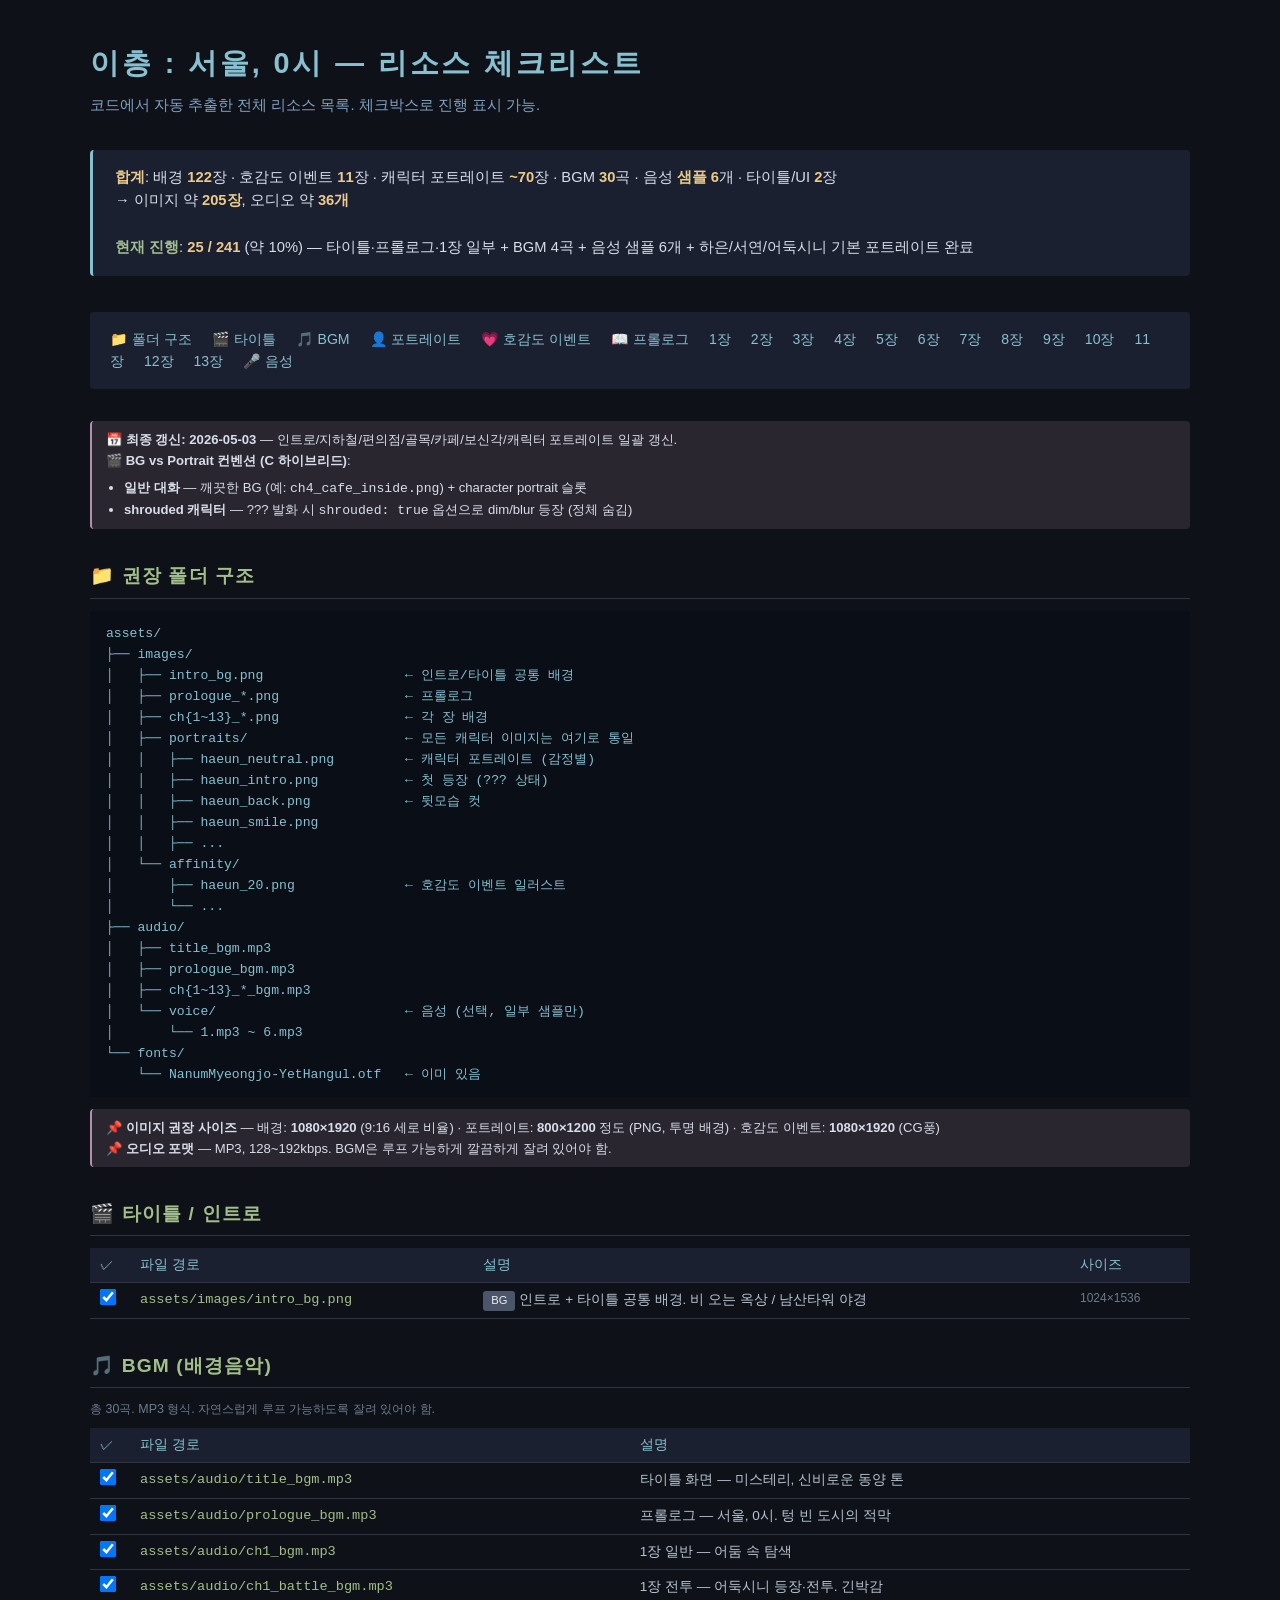
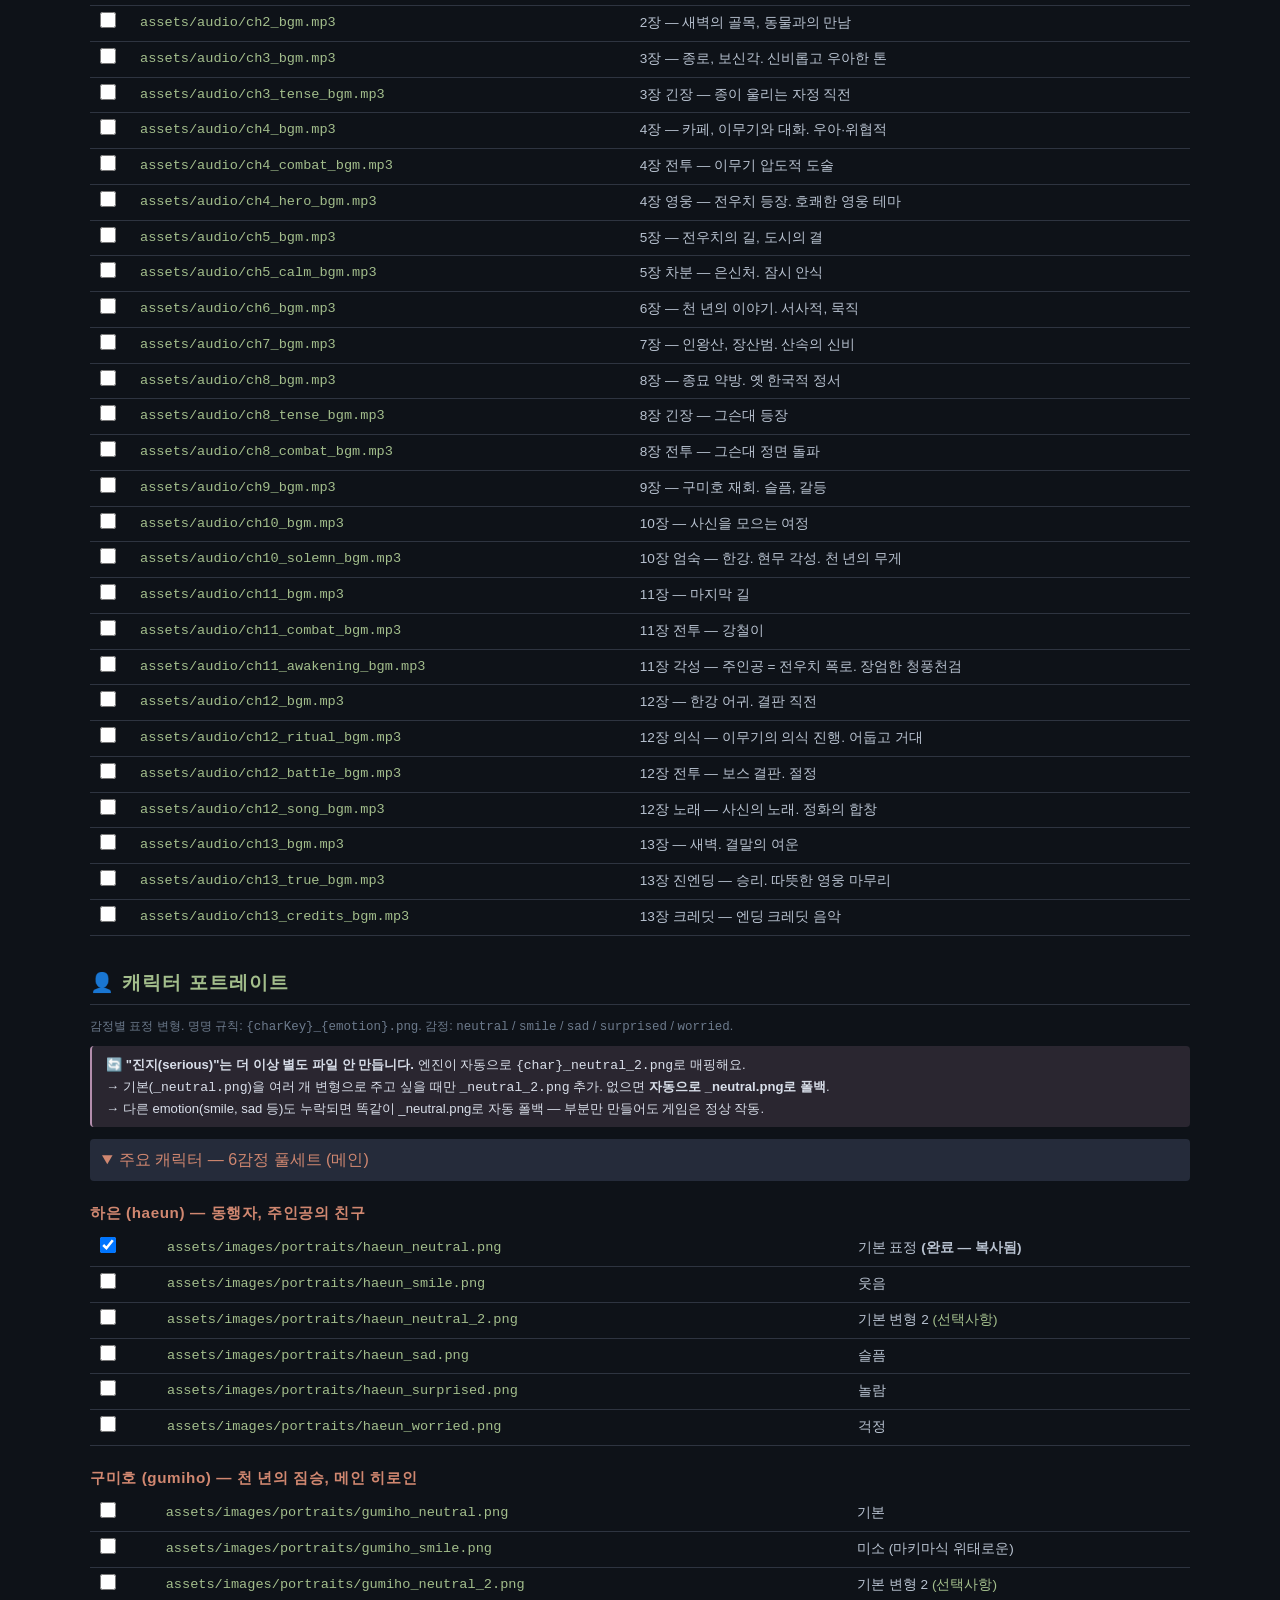
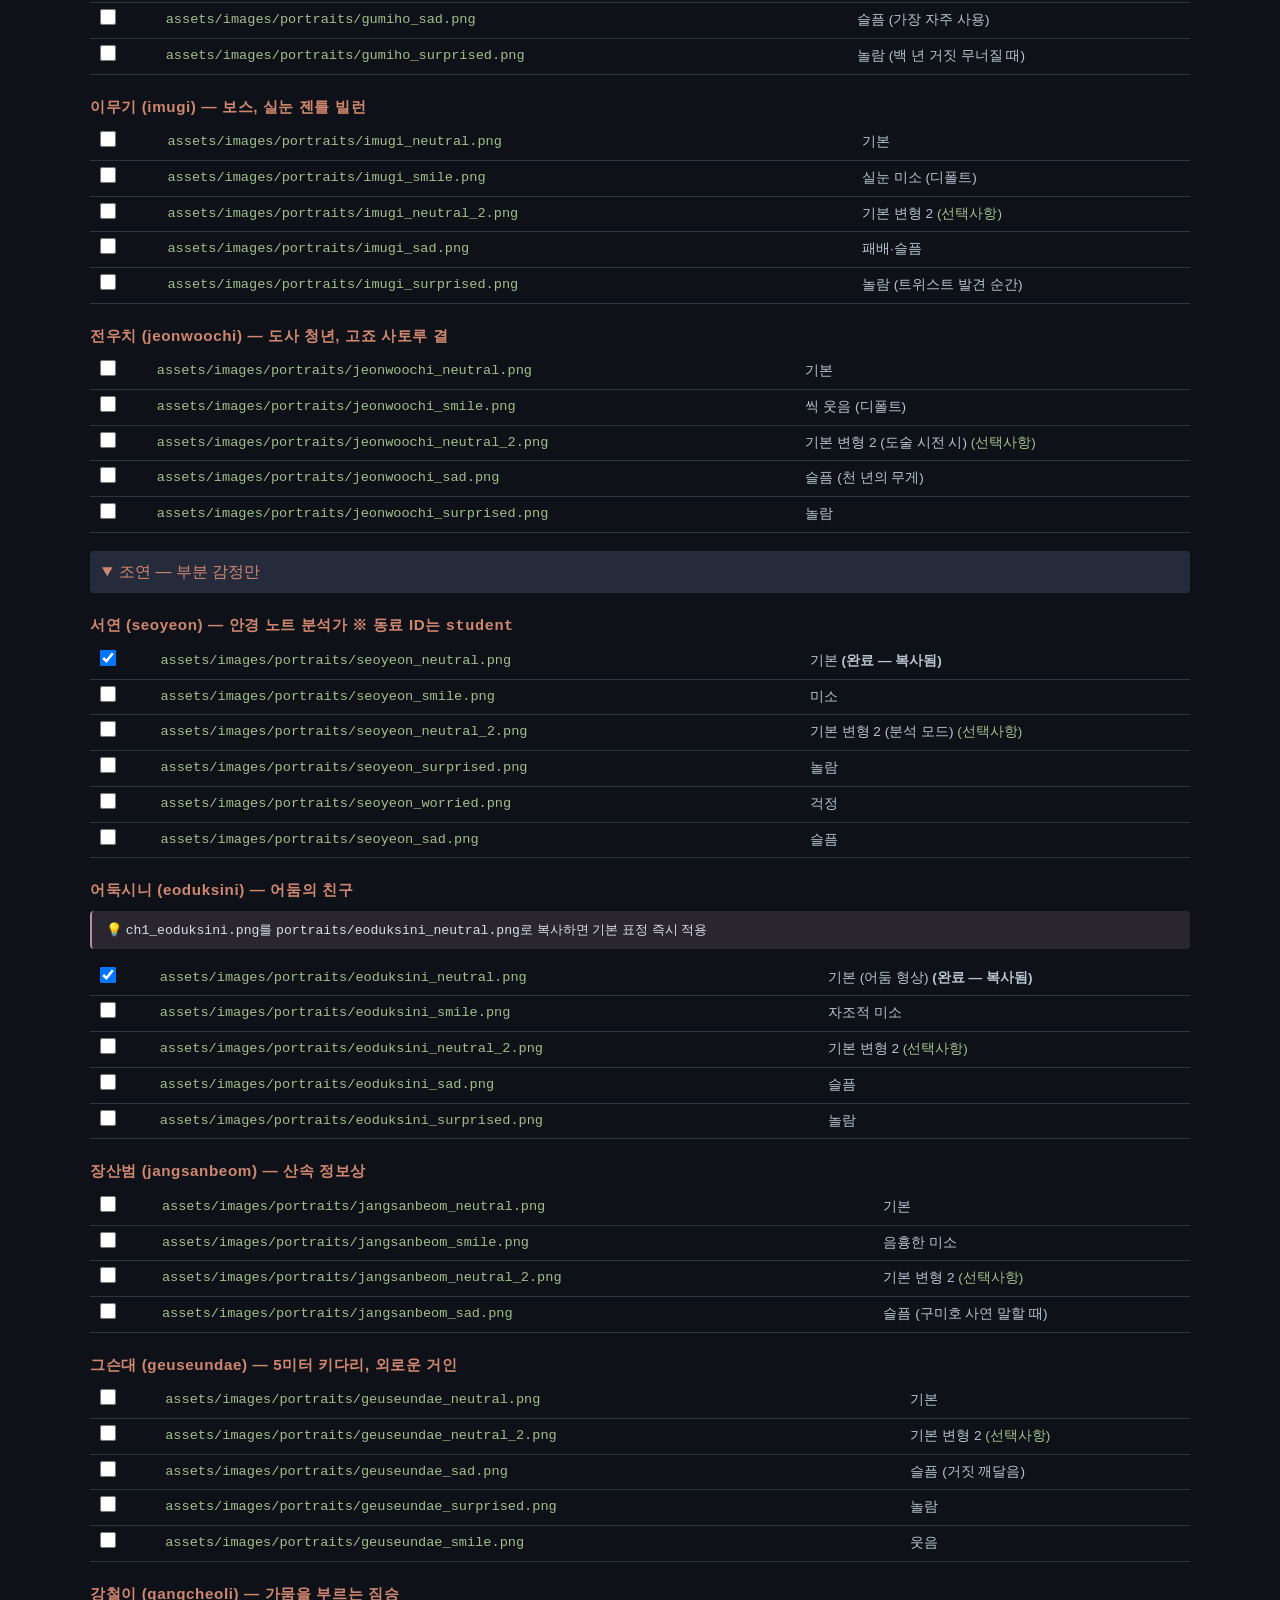
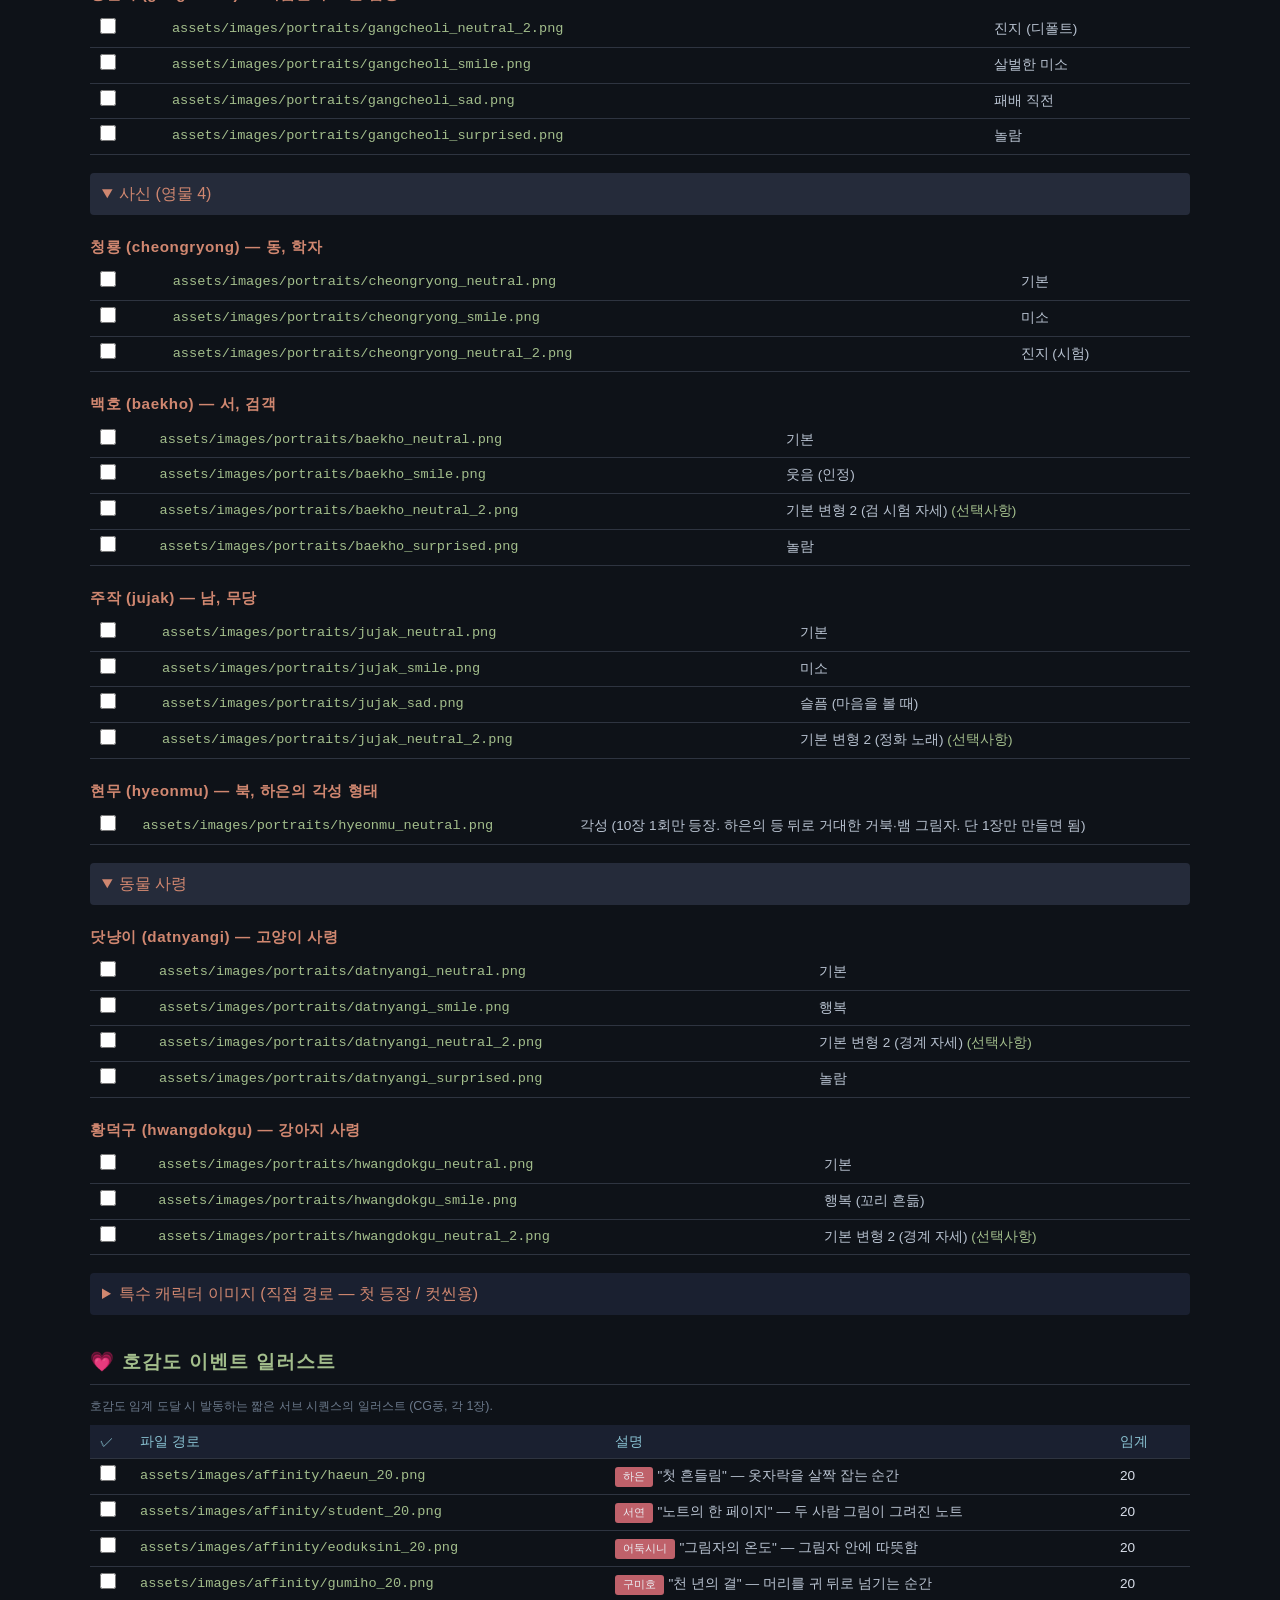
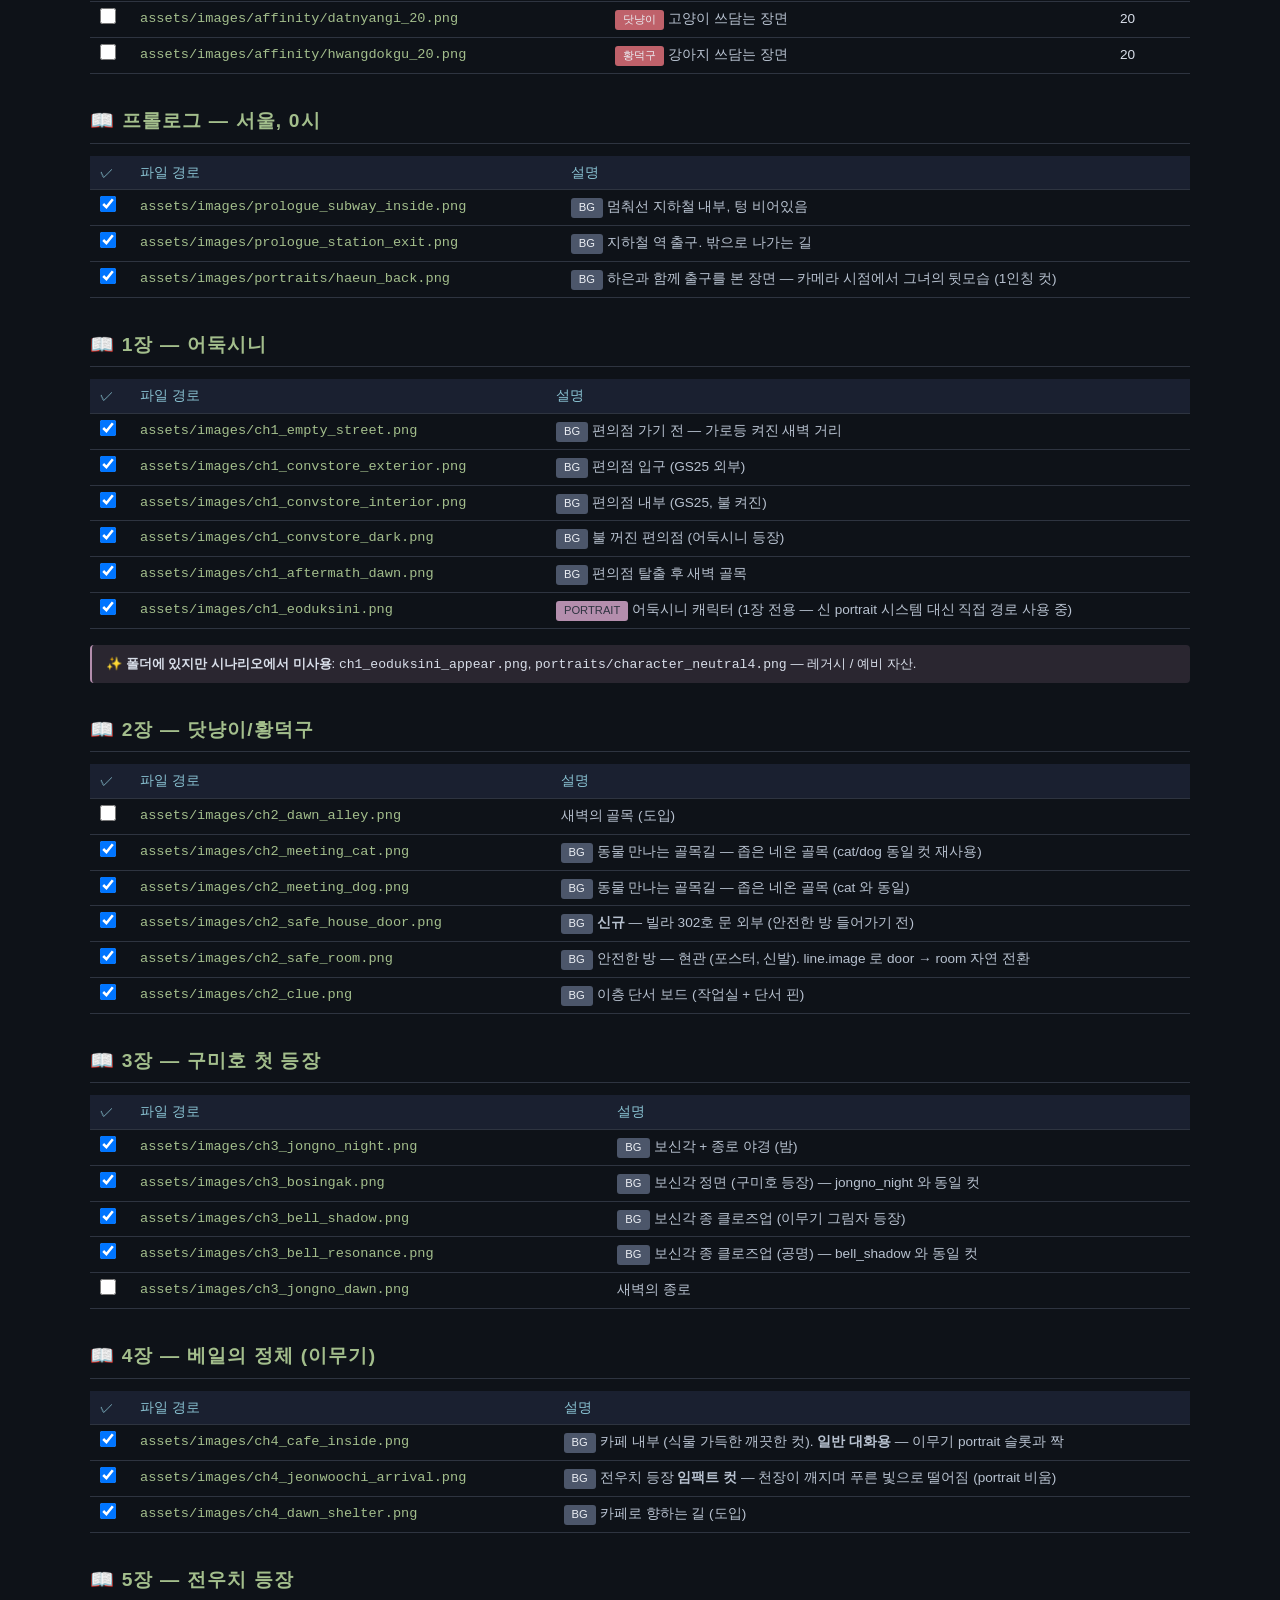
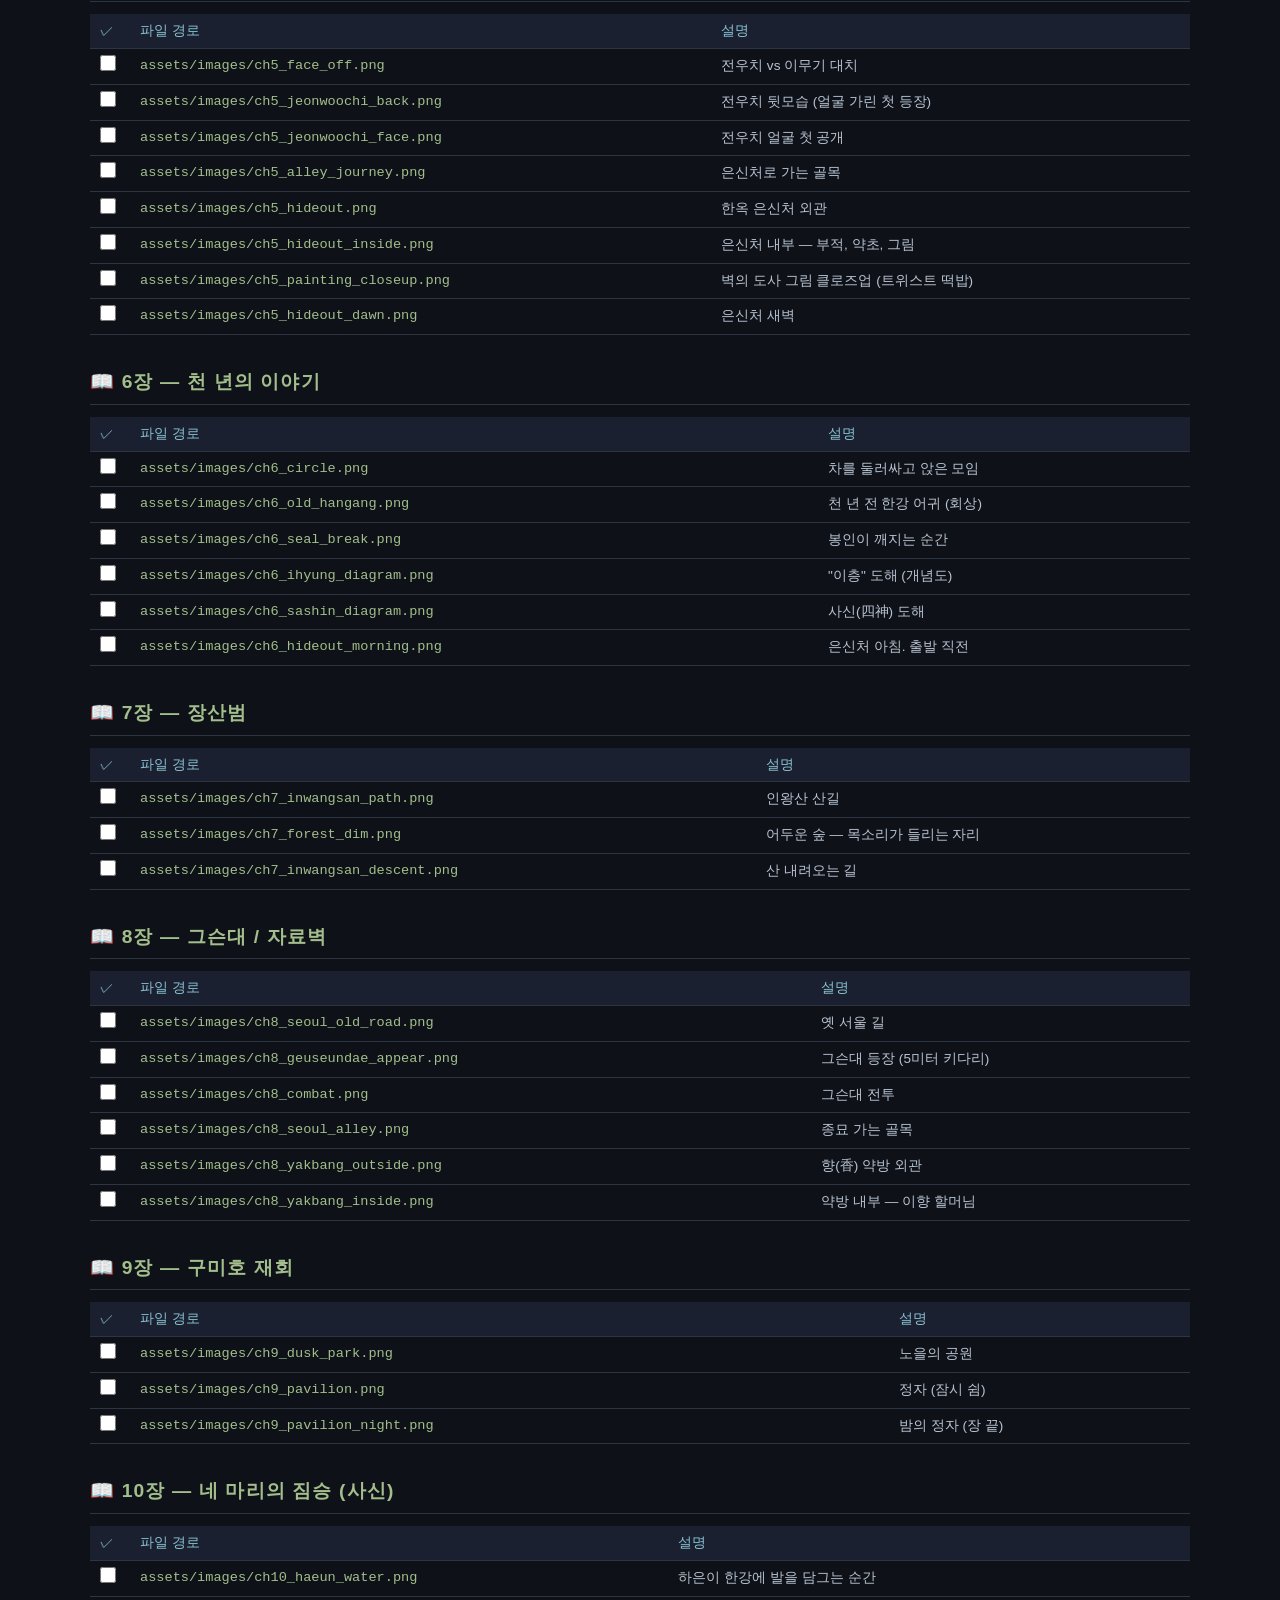
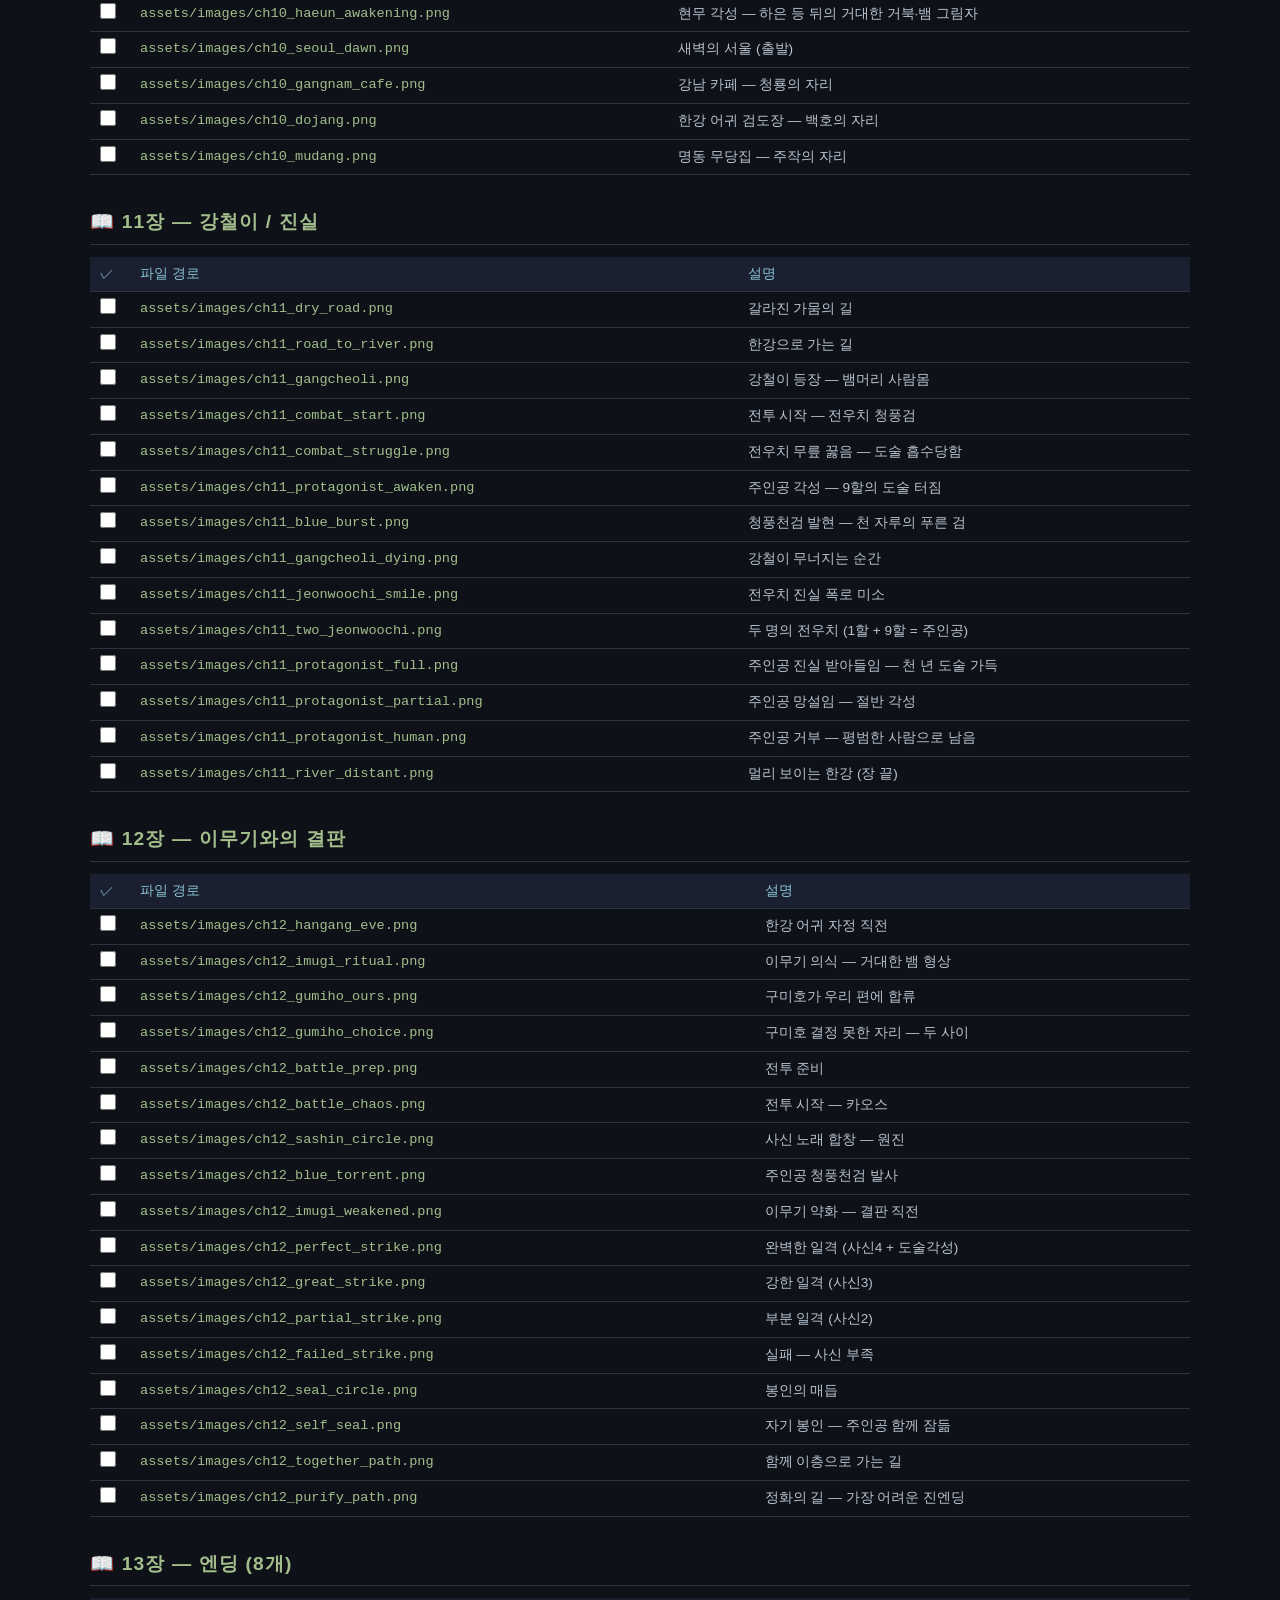
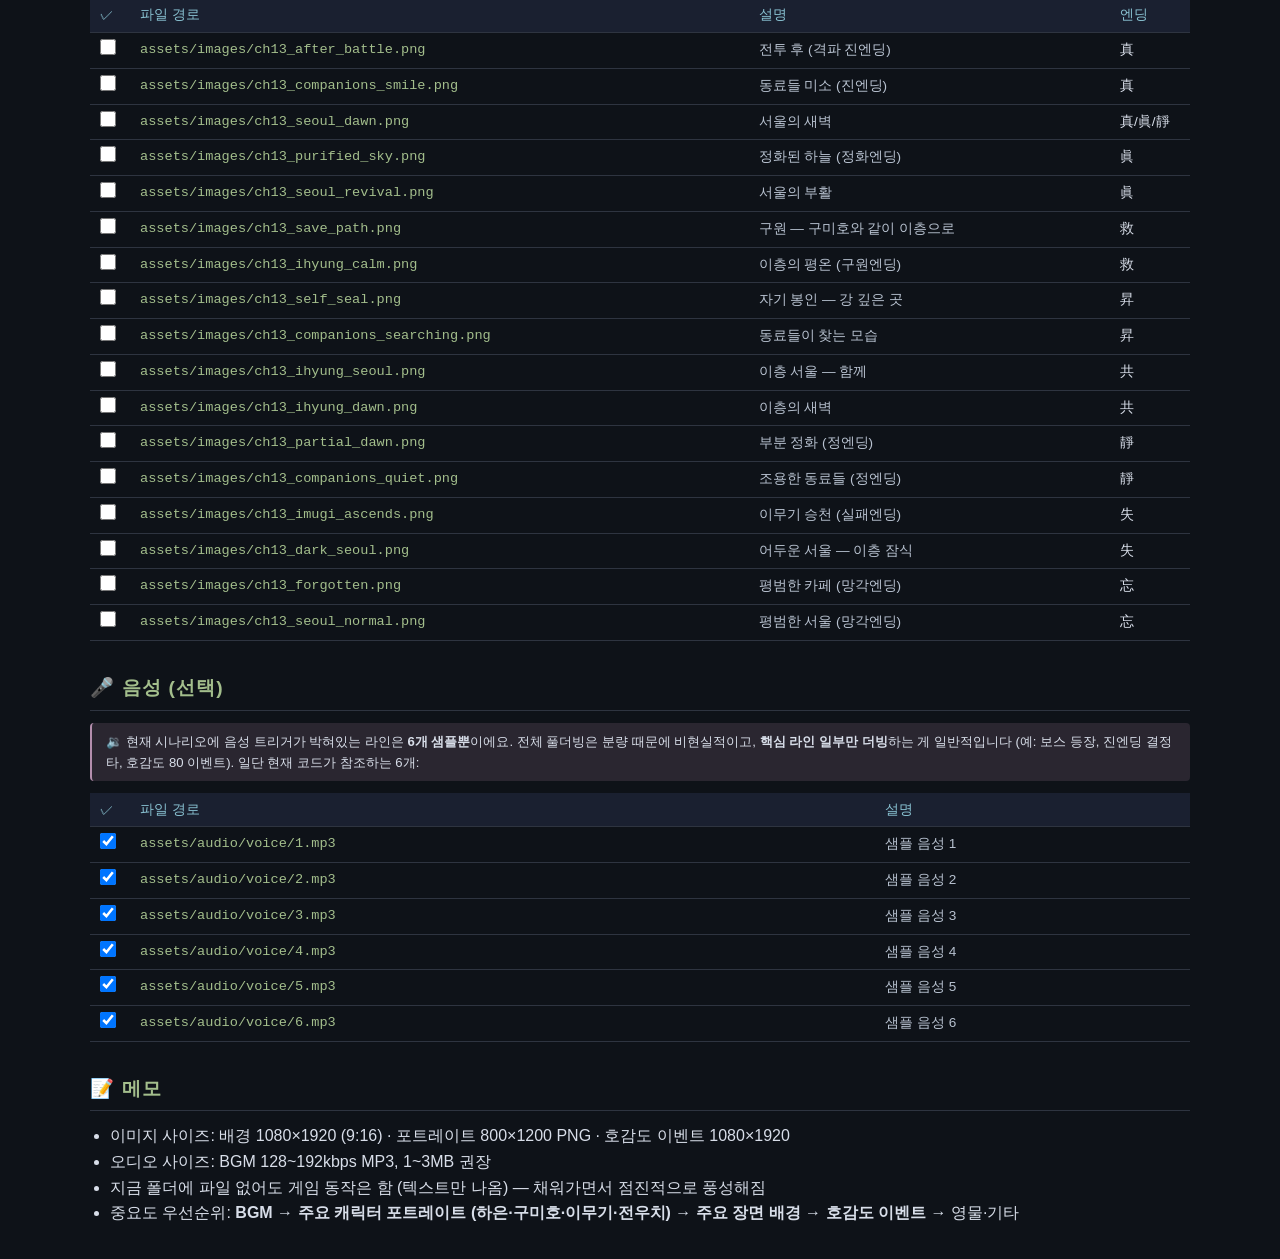
==== commit 56fe8e74: "안 쓰는 배경/포트레이트 정리 - ch4_imugi_combat → ch4_cafe_inside (카페 내부에서 일어나는 일) - ch7_jangsan_appear → ch7_fo" ====
--- a/docs/resources.html
+++ b/docs/resources.html
@@ -119,15 +119,25 @@
 <a href="#voice">🎤 음성</a>
 </div>
 
+<div class="note" style="margin-bottom: 20px;">
+📅 <strong>최종 갱신: 2026-05-03</strong> — 인트로/지하철/편의점/골목/카페/보신각/캐릭터 포트레이트 일괄 갱신.<br>
+🎬 <strong>BG vs Portrait 컨벤션 (C 하이브리드)</strong>:
+<ul style="margin:6px 0 0 18px; padding:0;">
+  <li><strong>일반 대화</strong> — 깨끗한 BG (예: <code>ch4_cafe_inside.png</code>) + character portrait 슬롯</li>
+  <li><strong>shrouded 캐릭터</strong> — ??? 발화 시 <code>shrouded: true</code> 옵션으로 dim/blur 등장 (정체 숨김)</li>
+</ul>
+</div>
+
 <h2 id="folders">📁 권장 폴더 구조</h2>
 <div class="folder">assets/
 ├── images/
-│   ├── title_bg.png                  ← 타이틀 배경
+│   ├── intro_bg.png                  ← 인트로/타이틀 공통 배경
 │   ├── prologue_*.png                ← 프롤로그
 │   ├── ch{1~13}_*.png                ← 각 장 배경
-│   ├── character_*.png               ← 특수 포트레이트 (기존)
-│   ├── portraits/
+│   ├── portraits/                    ← 모든 캐릭터 이미지는 여기로 통일
 │   │   ├── haeun_neutral.png         ← 캐릭터 포트레이트 (감정별)
+│   │   ├── haeun_intro.png           ← 첫 등장 (??? 상태)
+│   │   ├── haeun_back.png            ← 뒷모습 컷
 │   │   ├── haeun_smile.png
 │   │   ├── ...
 │   └── affinity/
@@ -156,7 +166,7 @@
 <table>
 <thead><tr><th width="40">✓</th><th>파일 경로</th><th>설명</th><th width="120">사이즈</th></tr></thead>
 <tbody>
-<tr><td><input type="checkbox" checked></td><td class="path">assets/images/title_bg.png</td><td class="desc"><span class="tag tag-bg">BG</span>타이틀 화면 배경. 어두운 서울 야경 / 영적 분위기</td><td class="dimensions">1080×1920</td></tr>
+<tr><td><input type="checkbox" checked></td><td class="path">assets/images/intro_bg.png</td><td class="desc"><span class="tag tag-bg">BG</span>인트로 + 타이틀 공통 배경. 비 오는 옥상 / 남산타워 야경</td><td class="dimensions">1024×1536</td></tr>
 </tbody>
 </table>
 
@@ -215,7 +225,6 @@
 <details open>
 <summary>주요 캐릭터 — 6감정 풀세트 (메인)</summary>
 <h3>하은 (haeun) — 동행자, 주인공의 친구</h3>
-<div class="note">💡 <code>character_protagonist_2.png</code>를 <code>portraits/haeun_neutral.png</code>로 복사하면 기본 표정 즉시 적용</div>
 <table><tbody>
 <tr><td><input type="checkbox" checked></td><td class="path">assets/images/portraits/haeun_neutral.png</td><td class="desc">기본 표정 <strong>(완료 — 복사됨)</strong></td></tr>
 <tr><td><input type="checkbox"></td><td class="path">assets/images/portraits/haeun_smile.png</td><td class="desc">웃음</td></tr>
@@ -256,7 +265,6 @@
 <details open>
 <summary>조연 — 부분 감정만</summary>
 <h3>서연 (seoyeon) — 안경 노트 분석가 ※ 동료 ID는 <code>student</code></h3>
-<div class="note">💡 <code>character_student.png</code>를 <code>portraits/seoyeon_neutral.png</code>로 복사하면 기본 표정 즉시 적용</div>
 <table><tbody>
 <tr><td><input type="checkbox" checked></td><td class="path">assets/images/portraits/seoyeon_neutral.png</td><td class="desc">기본 <strong>(완료 — 복사됨)</strong></td></tr>
 <tr><td><input type="checkbox"></td><td class="path">assets/images/portraits/seoyeon_smile.png</td><td class="desc">미소</td></tr>
@@ -352,10 +360,9 @@
 </details>
 
 <details>
-<summary>특수 캐릭터 이미지 (구버전 — 직접 경로로 사용)</summary>
-<table><tbody>
-<tr><td><input type="checkbox" checked></td><td class="path">assets/images/character_protagonist_2.png</td><td class="desc"><span class="tag tag-portrait">PORTRAIT</span>하은의 1장 초기 모습 (이름 공개 전, ??? 상태)</td></tr>
-<tr><td><input type="checkbox" checked></td><td class="path">assets/images/character_student.png</td><td class="desc"><span class="tag tag-portrait">PORTRAIT</span>서연의 1장 초기 모습</td></tr>
+<summary>특수 캐릭터 이미지 (직접 경로 — 첫 등장 / 컷씬용)</summary>
+<table><tbody>
+<tr><td><input type="checkbox" checked></td><td class="path">assets/images/portraits/haeun_intro.png</td><td class="desc"><span class="tag tag-portrait">PORTRAIT</span>하은의 1장 초기 모습 (이름 공개 전, ??? 상태)</td></tr>
 </tbody></table>
 </details>
 
@@ -368,16 +375,11 @@
 <thead><tr><th width="40">✓</th><th>파일 경로</th><th>설명</th><th width="80">임계</th></tr></thead>
 <tbody>
 <tr><td><input type="checkbox"></td><td class="path">assets/images/affinity/haeun_20.png</td><td class="desc"><span class="tag tag-affinity">하은</span>"첫 흔들림" — 옷자락을 살짝 잡는 순간</td><td>20</td></tr>
-<tr><td><input type="checkbox"></td><td class="path">assets/images/affinity/haeun_80.png</td><td class="desc"><span class="tag tag-affinity">하은</span>"새벽의 약속" — 어깨에 머리를 기댐</td><td>80</td></tr>
 <tr><td><input type="checkbox"></td><td class="path">assets/images/affinity/student_20.png</td><td class="desc"><span class="tag tag-affinity">서연</span>"노트의 한 페이지" — 두 사람 그림이 그려진 노트</td><td>20</td></tr>
 <tr><td><input type="checkbox"></td><td class="path">assets/images/affinity/eoduksini_20.png</td><td class="desc"><span class="tag tag-affinity">어둑시니</span>"그림자의 온도" — 그림자 안에 따뜻함</td><td>20</td></tr>
 <tr><td><input type="checkbox"></td><td class="path">assets/images/affinity/gumiho_20.png</td><td class="desc"><span class="tag tag-affinity">구미호</span>"천 년의 결" — 머리를 귀 뒤로 넘기는 순간</td><td>20</td></tr>
-<tr><td><input type="checkbox"></td><td class="path">assets/images/affinity/gumiho_80.png</td><td class="desc"><span class="tag tag-affinity">구미호</span>"옆에 있고 싶었어요" — 천 년의 진심. <strong>가장 임팩트 있는 컷</strong></td><td>80</td></tr>
 <tr><td><input type="checkbox"></td><td class="path">assets/images/affinity/datnyangi_20.png</td><td class="desc"><span class="tag tag-affinity">닷냥이</span>고양이 쓰담는 장면</td><td>20</td></tr>
 <tr><td><input type="checkbox"></td><td class="path">assets/images/affinity/hwangdokgu_20.png</td><td class="desc"><span class="tag tag-affinity">황덕구</span>강아지 쓰담는 장면</td><td>20</td></tr>
-<tr><td><input type="checkbox"></td><td class="path">assets/images/affinity/cheongryong_20.png</td><td class="desc"><span class="tag tag-affinity">청룡</span>"차의 두 번째 잔" — 카페에서 차 따르는 모습</td><td>20</td></tr>
-<tr><td><input type="checkbox"></td><td class="path">assets/images/affinity/baekho_20.png</td><td class="desc"><span class="tag tag-affinity">백호</span>"검의 끝" — 검을 함께 닦는 모습</td><td>20</td></tr>
-<tr><td><input type="checkbox"></td><td class="path">assets/images/affinity/jujak_20.png</td><td class="desc"><span class="tag tag-affinity">주작</span>"손의 온기" — 손을 잡는 순간</td><td>20</td></tr>
 </tbody>
 </table>
 
@@ -390,7 +392,7 @@
 <tbody>
 <tr><td><input type="checkbox" checked></td><td class="path">assets/images/prologue_subway_inside.png</td><td class="desc"><span class="tag tag-bg">BG</span>멈춰선 지하철 내부, 텅 비어있음</td></tr>
 <tr><td><input type="checkbox" checked></td><td class="path">assets/images/prologue_station_exit.png</td><td class="desc"><span class="tag tag-bg">BG</span>지하철 역 출구. 밖으로 나가는 길</td></tr>
-<tr><td><input type="checkbox" checked></td><td class="path">assets/images/character_haeun_back.png</td><td class="desc"><span class="tag tag-bg">BG</span>하은과 함께 출구를 본 장면 — 카메라 시점에서 그녀의 뒷모습 (1인칭 컷)</td></tr>
+<tr><td><input type="checkbox" checked></td><td class="path">assets/images/portraits/haeun_back.png</td><td class="desc"><span class="tag tag-bg">BG</span>하은과 함께 출구를 본 장면 — 카메라 시점에서 그녀의 뒷모습 (1인칭 컷)</td></tr>
 </tbody>
 </table>
 
@@ -401,17 +403,17 @@
 <table>
 <thead><tr><th width="40">✓</th><th>파일 경로</th><th>설명</th></tr></thead>
 <tbody>
-<tr><td><input type="checkbox" checked></td><td class="path">assets/images/ch1_empty_street.png</td><td class="desc">텅 빈 서울 거리</td></tr>
-<tr><td><input type="checkbox"></td><td class="path">assets/images/ch1_convstore_exterior.png</td><td class="desc">편의점 외관</td></tr>
-<tr><td><input type="checkbox" checked></td><td class="path">assets/images/ch1_convstore_interior.png</td><td class="desc">편의점 내부</td></tr>
-<tr><td><input type="checkbox" checked></td><td class="path">assets/images/ch1_convstore_dark.png</td><td class="desc">불 꺼진 편의점 (어둑시니 등장)</td></tr>
-<tr><td><input type="checkbox" checked></td><td class="path">assets/images/ch1_aftermath_dawn.png</td><td class="desc">전투 후 새벽</td></tr>
+<tr><td><input type="checkbox" checked></td><td class="path">assets/images/ch1_empty_street.png</td><td class="desc"><span class="tag tag-bg">BG</span>편의점 가기 전 — 가로등 켜진 새벽 거리</td></tr>
+<tr><td><input type="checkbox" checked></td><td class="path">assets/images/ch1_convstore_exterior.png</td><td class="desc"><span class="tag tag-bg">BG</span>편의점 입구 (GS25 외부)</td></tr>
+<tr><td><input type="checkbox" checked></td><td class="path">assets/images/ch1_convstore_interior.png</td><td class="desc"><span class="tag tag-bg">BG</span>편의점 내부 (GS25, 불 켜진)</td></tr>
+<tr><td><input type="checkbox" checked></td><td class="path">assets/images/ch1_convstore_dark.png</td><td class="desc"><span class="tag tag-bg">BG</span>불 꺼진 편의점 (어둑시니 등장)</td></tr>
+<tr><td><input type="checkbox" checked></td><td class="path">assets/images/ch1_aftermath_dawn.png</td><td class="desc"><span class="tag tag-bg">BG</span>편의점 탈출 후 새벽 골목</td></tr>
 <tr><td><input type="checkbox" checked></td><td class="path">assets/images/ch1_eoduksini.png</td><td class="desc"><span class="tag tag-portrait">PORTRAIT</span>어둑시니 캐릭터 (1장 전용 — 신 portrait 시스템 대신 직접 경로 사용 중)</td></tr>
 </tbody>
 </table>
 
 <div class="note">
-✨ <strong>폴더에 있지만 시나리오에서 미사용</strong>: <code>ch1_eoduksini_appear.png</code>, <code>character_guard.jpg</code>, <code>character_protagonist.jpg</code> — 레거시 / 예비 자산. 사용처 없으면 삭제해도 무방.
+✨ <strong>폴더에 있지만 시나리오에서 미사용</strong>: <code>ch1_eoduksini_appear.png</code>, <code>portraits/character_neutral4.png</code> — 레거시 / 예비 자산.
 </div>
 
 <!-- ============================================
@@ -421,11 +423,12 @@
 <table>
 <thead><tr><th width="40">✓</th><th>파일 경로</th><th>설명</th></tr></thead>
 <tbody>
-<tr><td><input type="checkbox"></td><td class="path">assets/images/ch2_dawn_alley.png</td><td class="desc">새벽의 골목</td></tr>
-<tr><td><input type="checkbox"></td><td class="path">assets/images/ch2_meeting_cat.png</td><td class="desc">고양이와의 만남</td></tr>
-<tr><td><input type="checkbox"></td><td class="path">assets/images/ch2_meeting_dog.png</td><td class="desc">강아지와의 만남</td></tr>
-<tr><td><input type="checkbox"></td><td class="path">assets/images/ch2_safe_room.png</td><td class="desc">안전한 휴식 공간</td></tr>
-<tr><td><input type="checkbox"></td><td class="path">assets/images/ch2_clue.png</td><td class="desc">"이층" 첫 단서 발견</td></tr>
+<tr><td><input type="checkbox"></td><td class="path">assets/images/ch2_dawn_alley.png</td><td class="desc">새벽의 골목 (도입)</td></tr>
+<tr><td><input type="checkbox" checked></td><td class="path">assets/images/ch2_meeting_cat.png</td><td class="desc"><span class="tag tag-bg">BG</span>동물 만나는 골목길 — 좁은 네온 골목 (cat/dog 동일 컷 재사용)</td></tr>
+<tr><td><input type="checkbox" checked></td><td class="path">assets/images/ch2_meeting_dog.png</td><td class="desc"><span class="tag tag-bg">BG</span>동물 만나는 골목길 — 좁은 네온 골목 (cat 와 동일)</td></tr>
+<tr><td><input type="checkbox" checked></td><td class="path">assets/images/ch2_safe_house_door.png</td><td class="desc"><span class="tag tag-bg">BG</span><strong>신규</strong> — 빌라 302호 문 외부 (안전한 방 들어가기 전)</td></tr>
+<tr><td><input type="checkbox" checked></td><td class="path">assets/images/ch2_safe_room.png</td><td class="desc"><span class="tag tag-bg">BG</span>안전한 방 — 현관 (포스터, 신발). line.image 로 door → room 자연 전환</td></tr>
+<tr><td><input type="checkbox" checked></td><td class="path">assets/images/ch2_clue.png</td><td class="desc"><span class="tag tag-bg">BG</span>이층 단서 보드 (작업실 + 단서 핀)</td></tr>
 </tbody>
 </table>
 
@@ -436,11 +439,10 @@
 <table>
 <thead><tr><th width="40">✓</th><th>파일 경로</th><th>설명</th></tr></thead>
 <tbody>
-<tr><td><input type="checkbox"></td><td class="path">assets/images/ch3_jongno_night.png</td><td class="desc">밤의 종로 거리</td></tr>
-<tr><td><input type="checkbox"></td><td class="path">assets/images/ch3_bosingak.png</td><td class="desc">보신각 — 구미호 첫 조우 장소</td></tr>
-<tr><td><input type="checkbox"></td><td class="path">assets/images/ch3_alley_to_bell.png</td><td class="desc">종으로 가는 골목</td></tr>
-<tr><td><input type="checkbox"></td><td class="path">assets/images/ch3_bell_shadow.png</td><td class="desc">종 안 그림자</td></tr>
-<tr><td><input type="checkbox"></td><td class="path">assets/images/ch3_bell_resonance.png</td><td class="desc">종이 울리는 자정</td></tr>
+<tr><td><input type="checkbox" checked></td><td class="path">assets/images/ch3_jongno_night.png</td><td class="desc"><span class="tag tag-bg">BG</span>보신각 + 종로 야경 (밤)</td></tr>
+<tr><td><input type="checkbox" checked></td><td class="path">assets/images/ch3_bosingak.png</td><td class="desc"><span class="tag tag-bg">BG</span>보신각 정면 (구미호 등장) — jongno_night 와 동일 컷</td></tr>
+<tr><td><input type="checkbox" checked></td><td class="path">assets/images/ch3_bell_shadow.png</td><td class="desc"><span class="tag tag-bg">BG</span>보신각 종 클로즈업 (이무기 그림자 등장)</td></tr>
+<tr><td><input type="checkbox" checked></td><td class="path">assets/images/ch3_bell_resonance.png</td><td class="desc"><span class="tag tag-bg">BG</span>보신각 종 클로즈업 (공명) — bell_shadow 와 동일 컷</td></tr>
 <tr><td><input type="checkbox"></td><td class="path">assets/images/ch3_jongno_dawn.png</td><td class="desc">새벽의 종로</td></tr>
 </tbody>
 </table>
@@ -452,13 +454,9 @@
 <table>
 <thead><tr><th width="40">✓</th><th>파일 경로</th><th>설명</th></tr></thead>
 <tbody>
-<tr><td><input type="checkbox"></td><td class="path">assets/images/ch4_cafe_map.png</td><td class="desc">카페로 향하는 길</td></tr>
-<tr><td><input type="checkbox"></td><td class="path">assets/images/ch4_cafe_inside.png</td><td class="desc">카페 내부 (이무기와 마주 앉음)</td></tr>
-<tr><td><input type="checkbox"></td><td class="path">assets/images/ch4_imugi_seated.png</td><td class="desc">이무기 앉아있는 컷 (기본)</td></tr>
-<tr><td><input type="checkbox"></td><td class="path">assets/images/ch4_imugi_standing.png</td><td class="desc">이무기가 일어선 컷</td></tr>
-<tr><td><input type="checkbox"></td><td class="path">assets/images/ch4_imugi_combat.png</td><td class="desc">이무기 도술 시전 (압도적)</td></tr>
-<tr><td><input type="checkbox"></td><td class="path">assets/images/ch4_jeonwoochi_arrival.png</td><td class="desc">전우치 등장 — 천장이 깨지며 푸른 빛으로 떨어짐</td></tr>
-<tr><td><input type="checkbox"></td><td class="path">assets/images/ch4_dawn_shelter.png</td><td class="desc">은신처로 가는 새벽</td></tr>
+<tr><td><input type="checkbox" checked></td><td class="path">assets/images/ch4_cafe_inside.png</td><td class="desc"><span class="tag tag-bg">BG</span>카페 내부 (식물 가득한 깨끗한 컷). <strong>일반 대화용</strong> — 이무기 portrait 슬롯과 짝</td></tr>
+<tr><td><input type="checkbox" checked></td><td class="path">assets/images/ch4_jeonwoochi_arrival.png</td><td class="desc"><span class="tag tag-bg">BG</span>전우치 등장 <strong>임팩트 컷</strong> — 천장이 깨지며 푸른 빛으로 떨어짐 (portrait 비움)</td></tr>
+<tr><td><input type="checkbox" checked></td><td class="path">assets/images/ch4_dawn_shelter.png</td><td class="desc"><span class="tag tag-bg">BG</span>카페로 향하는 길 (도입)</td></tr>
 </tbody>
 </table>
 
@@ -505,7 +503,6 @@
 <tbody>
 <tr><td><input type="checkbox"></td><td class="path">assets/images/ch7_inwangsan_path.png</td><td class="desc">인왕산 산길</td></tr>
 <tr><td><input type="checkbox"></td><td class="path">assets/images/ch7_forest_dim.png</td><td class="desc">어두운 숲 — 목소리가 들리는 자리</td></tr>
-<tr><td><input type="checkbox"></td><td class="path">assets/images/ch7_jangsan_appear.png</td><td class="desc">장산범 등장 (사람 형상)</td></tr>
 <tr><td><input type="checkbox"></td><td class="path">assets/images/ch7_inwangsan_descent.png</td><td class="desc">산 내려오는 길</td></tr>
 </tbody>
 </table>
@@ -523,7 +520,6 @@
 <tr><td><input type="checkbox"></td><td class="path">assets/images/ch8_seoul_alley.png</td><td class="desc">종묘 가는 골목</td></tr>
 <tr><td><input type="checkbox"></td><td class="path">assets/images/ch8_yakbang_outside.png</td><td class="desc">향(香) 약방 외관</td></tr>
 <tr><td><input type="checkbox"></td><td class="path">assets/images/ch8_yakbang_inside.png</td><td class="desc">약방 내부 — 이향 할머님</td></tr>
-<tr><td><input type="checkbox"></td><td class="path">assets/images/ch8_seoul_dusk.png</td><td class="desc">노을의 서울 (장 끝)</td></tr>
 </tbody>
 </table>
 
@@ -536,8 +532,6 @@
 <tbody>
 <tr><td><input type="checkbox"></td><td class="path">assets/images/ch9_dusk_park.png</td><td class="desc">노을의 공원</td></tr>
 <tr><td><input type="checkbox"></td><td class="path">assets/images/ch9_pavilion.png</td><td class="desc">정자 (잠시 쉼)</td></tr>
-<tr><td><input type="checkbox"></td><td class="path">assets/images/ch9_gumiho_visit.png</td><td class="desc">구미호 재회 — 정자에서</td></tr>
-<tr><td><input type="checkbox"></td><td class="path">assets/images/ch9_gumiho_breaking.png</td><td class="desc">구미호 무너지는 순간 — 백 년의 거짓이 깨짐</td></tr>
 <tr><td><input type="checkbox"></td><td class="path">assets/images/ch9_pavilion_night.png</td><td class="desc">밤의 정자 (장 끝)</td></tr>
 </tbody>
 </table>
@@ -554,10 +548,7 @@
 <tr><td><input type="checkbox"></td><td class="path">assets/images/ch10_seoul_dawn.png</td><td class="desc">새벽의 서울 (출발)</td></tr>
 <tr><td><input type="checkbox"></td><td class="path">assets/images/ch10_gangnam_cafe.png</td><td class="desc">강남 카페 — 청룡의 자리</td></tr>
 <tr><td><input type="checkbox"></td><td class="path">assets/images/ch10_dojang.png</td><td class="desc">한강 어귀 검도장 — 백호의 자리</td></tr>
-<tr><td><input type="checkbox"></td><td class="path">assets/images/ch10_dojang_combat.png</td><td class="desc">백호 검 시험</td></tr>
 <tr><td><input type="checkbox"></td><td class="path">assets/images/ch10_mudang.png</td><td class="desc">명동 무당집 — 주작의 자리</td></tr>
-<tr><td><input type="checkbox"></td><td class="path">assets/images/ch10_seoul_noon.png</td><td class="desc">정오의 서울 (사신 모은 후)</td></tr>
-<tr><td><input type="checkbox"></td><td class="path">assets/images/ch10_seoul_dusk.png</td><td class="desc">노을 — 한강 어귀로 향함</td></tr>
 </tbody>
 </table>
 
@@ -619,7 +610,6 @@
 <table>
 <thead><tr><th width="40">✓</th><th>파일 경로</th><th>설명</th><th width="80">엔딩</th></tr></thead>
 <tbody>
-<tr><td><input type="checkbox"></td><td class="path">assets/images/ch13_dawn.png</td><td class="desc">새벽 (공통)</td><td>—</td></tr>
 <tr><td><input type="checkbox"></td><td class="path">assets/images/ch13_after_battle.png</td><td class="desc">전투 후 (격파 진엔딩)</td><td>真</td></tr>
 <tr><td><input type="checkbox"></td><td class="path">assets/images/ch13_companions_smile.png</td><td class="desc">동료들 미소 (진엔딩)</td><td>真</td></tr>
 <tr><td><input type="checkbox"></td><td class="path">assets/images/ch13_seoul_dawn.png</td><td class="desc">서울의 새벽</td><td>真/眞/靜</td></tr>
@@ -637,7 +627,6 @@
 <tr><td><input type="checkbox"></td><td class="path">assets/images/ch13_dark_seoul.png</td><td class="desc">어두운 서울 — 이층 잠식</td><td>失</td></tr>
 <tr><td><input type="checkbox"></td><td class="path">assets/images/ch13_forgotten.png</td><td class="desc">평범한 카페 (망각엔딩)</td><td>忘</td></tr>
 <tr><td><input type="checkbox"></td><td class="path">assets/images/ch13_seoul_normal.png</td><td class="desc">평범한 서울 (망각엔딩)</td><td>忘</td></tr>
-<tr><td><input type="checkbox"></td><td class="path">assets/images/ch13_final_screen.png</td><td class="desc">최종 화면 (엔딩 후)</td><td>—</td></tr>
 </tbody>
 </table>
 
